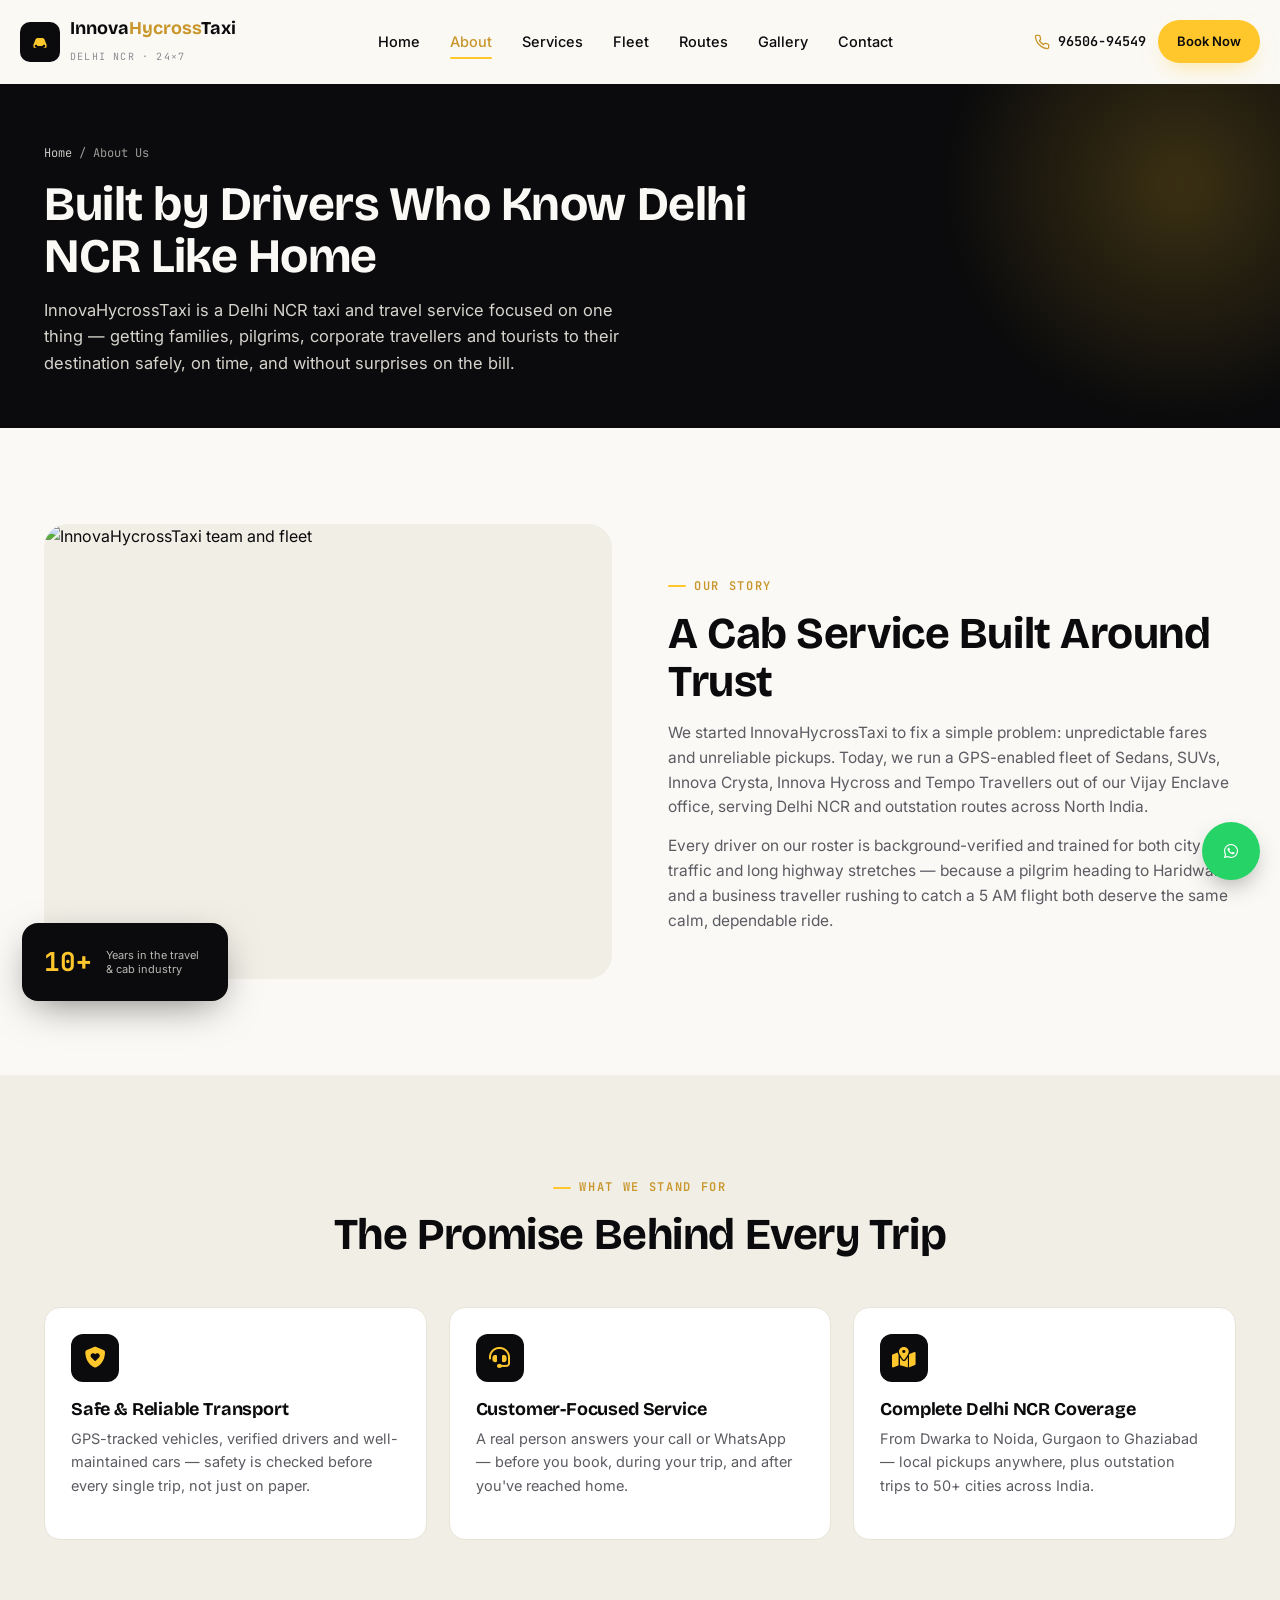
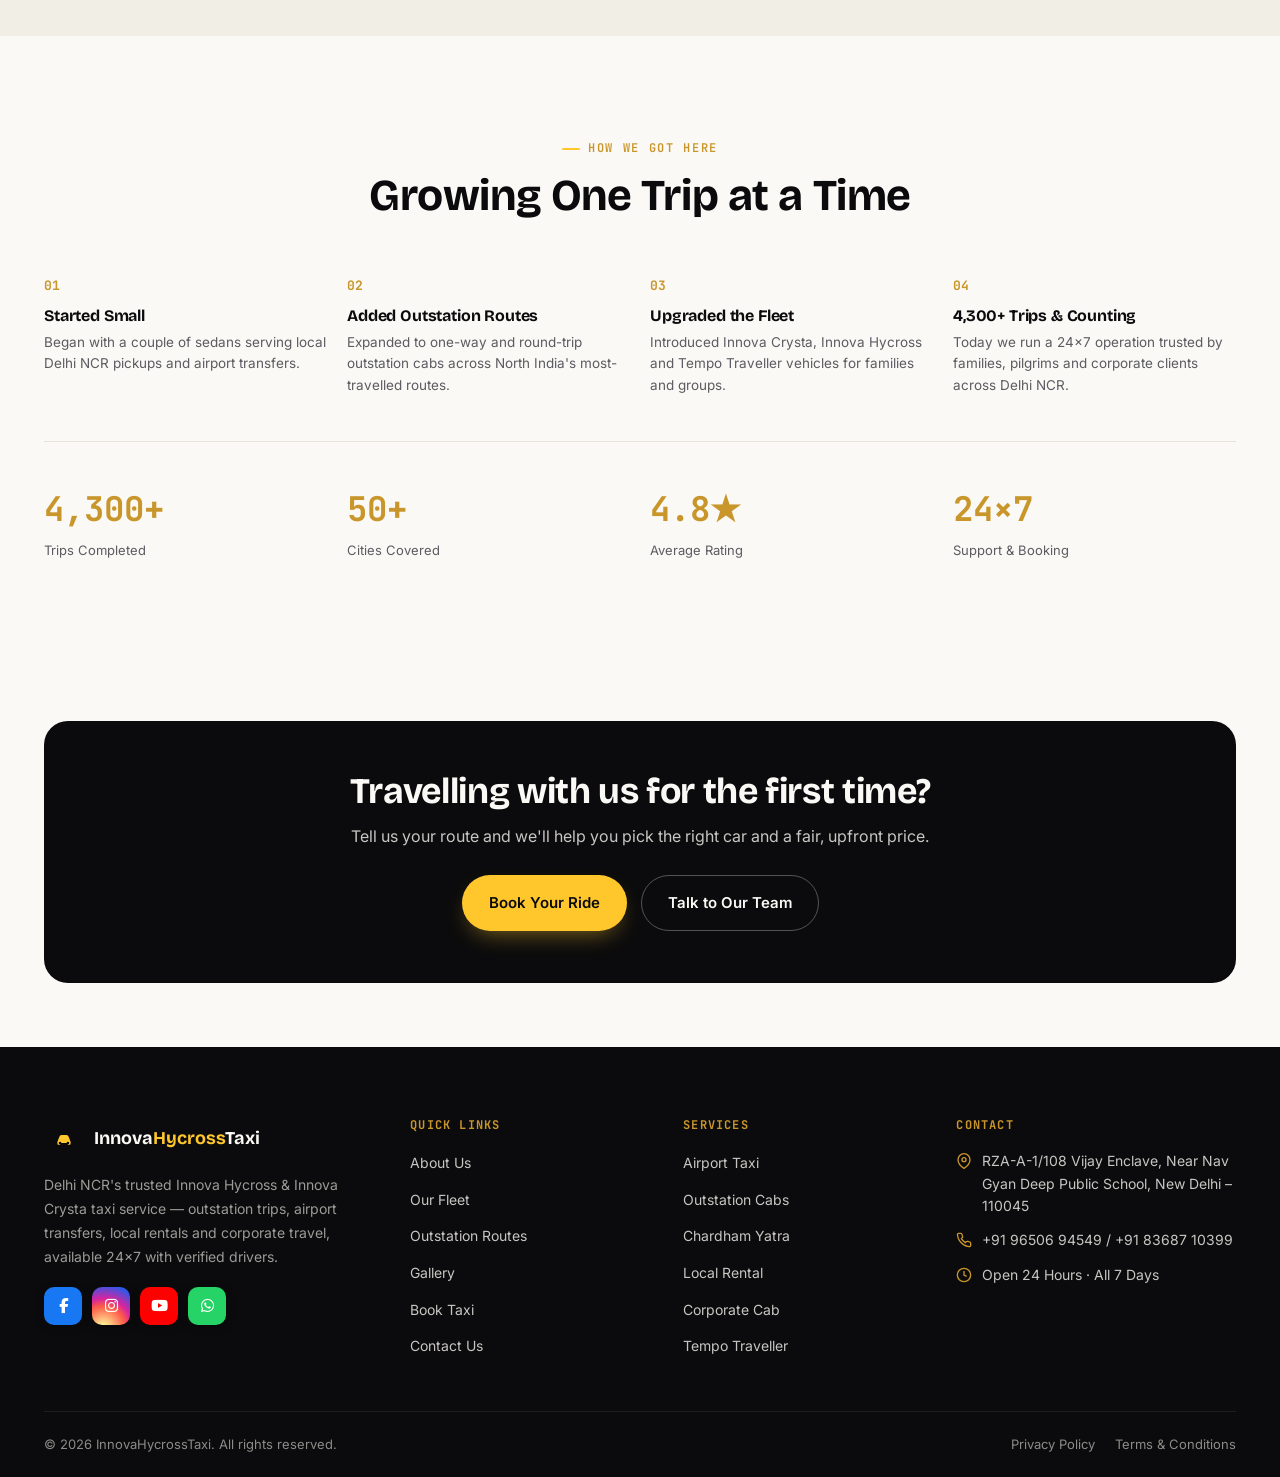
==== about.html @ e2bfa650 "Add files via upload" ====
<!DOCTYPE html>
<html lang="en">
<head>
<meta charset="UTF-8">
<meta name="viewport" content="width=device-width, initial-scale=1.0">
<title>About Us | InnovaHycrossTaxi - Delhi NCR Cab Service</title>
<meta name="description" content="Learn about InnovaHycrossTaxi - a trusted Delhi NCR taxi service with a GPS-enabled fleet, verified drivers and full coverage across Delhi NCR and outstation routes.">
<meta name="keywords" content="innovahycrosstaxi about, delhi ncr taxi service, top rated cab service in delhi">
<link rel="canonical" href="https://InnovaHycrossTaxi.com/about.html">
<meta name="robots" content="index, follow">
<meta name="geo.region" content="IN-DL">
<meta name="geo.placename" content="Delhi">

<!-- Open Graph -->
<meta property="og:type" content="website">
<meta property="og:title" content="About Us | InnovaHycrossTaxi - Delhi NCR Cab Service">
<meta property="og:description" content="Learn about InnovaHycrossTaxi - a trusted Delhi NCR taxi service with a GPS-enabled fleet, verified drivers and full coverage across Delhi NCR and outstation routes.">
<meta property="og:url" content="https://InnovaHycrossTaxi.com/about.html">
<meta property="og:site_name" content="InnovaHycrossTaxi">
<meta property="og:locale" content="en_IN">
<meta name="twitter:card" content="summary_large_image">
<meta name="twitter:title" content="About Us | InnovaHycrossTaxi - Delhi NCR Cab Service">
<meta name="twitter:description" content="Learn about InnovaHycrossTaxi - a trusted Delhi NCR taxi service with a GPS-enabled fleet, verified drivers and full coverage across Delhi NCR and outstation routes.">

<link rel="icon" type="image/svg+xml" href="data:image/svg+xml,<svg xmlns=%22http://www.w3.org/2000/svg%22 viewBox=%220 0 100 100%22><rect width=%22100%22 height=%22100%22 rx=%2222%22 fill=%22%230B0B0D%22/><path d=%22M20 62 L30 38 Q33 32 40 32 L60 32 Q67 32 70 38 L80 62 L80 72 Q80 76 76 76 L70 76 Q66 76 66 72 L66 68 L34 68 L34 72 Q34 76 30 76 L24 76 Q20 76 20 72 Z%22 fill=%22%23FFC72C%22/><circle cx=%2232%22 cy=%2268%22 r=%226%22 fill=%22%230B0B0D%22/><circle cx=%2268%22 cy=%2268%22 r=%226%22 fill=%22%230B0B0D%22/></svg>">

<link rel="preconnect" href="https://fonts.googleapis.com">
<link rel="preconnect" href="https://fonts.gstatic.com" crossorigin>
<link href="https://fonts.googleapis.com/css2?family=Bricolage+Grotesque:opsz,wght@12..96,400..800&family=Inter:wght@400;500;600;700;800&family=JetBrains+Mono:wght@400;500;600;700&display=swap" rel="stylesheet">
<link rel="stylesheet" href="https://cdnjs.cloudflare.com/ajax/libs/font-awesome/6.5.2/css/all.min.css">
<link rel="stylesheet" href="assets/css/style.css">

<!-- LocalBusiness structured data for local SEO. NOTE: latitude/longitude below are
     approximate for the Vijay Enclave / Najafgarh area — replace with the exact
     coordinates from Google Maps for this address before going live. -->
<script type="application/ld+json">
{
  "@context": "https://schema.org",
  "@type": "TaxiService",
  "name": "InnovaHycrossTaxi",
  "image": "https://InnovaHycrossTaxi.com/assets/img/og-cover.jpg",
  "url": "https://InnovaHycrossTaxi.com",
  "telephone": "+91-9650694549",
  "priceRange": "₹₹",
  "address": {
    "@type": "PostalAddress",
    "streetAddress": "RZA-A-1/108 Vijay Enclave, Near Nav Gyan Deep Public School",
    "addressLocality": "Delhi",
    "postalCode": "110045",
    "addressCountry": "IN"
  },
  "geo": {
    "@type": "GeoCoordinates",
    "latitude": 28.6099,
    "longitude": 76.9843
  },
  "openingHoursSpecification": {
    "@type": "OpeningHoursSpecification",
    "dayOfWeek": ["Monday","Tuesday","Wednesday","Thursday","Friday","Saturday","Sunday"],
    "opens": "00:00",
    "closes": "23:59"
  },
  "areaServed": "Delhi NCR",
  "sameAs": [
    "https://www.facebook.com/innovahycrosstaxi",
    "https://www.instagram.com/innovahycrosstaxi",
    "https://www.youtube.com/@innovahycrosstaxi"
  ]
}
</script>
</head>
<body>
<a href="#main" class="visually-hidden-focusable" style="position:absolute;left:-999px;top:0;background:#FFC72C;color:#0B0B0D;padding:10px 16px;z-index:999;border-radius:0 0 8px 0;">Skip to content</a>

<header class="site-header">
  <div class="container nav">
    <a href="index.html" class="brand" aria-label="InnovaHycrossTaxi home">
      <span class="brand-mark">
        <svg viewBox="0 0 100 100" fill="none" xmlns="http://www.w3.org/2000/svg"><path d="M20 62 L30 38 Q33 32 40 32 L60 32 Q67 32 70 38 L80 62 L80 72 Q80 76 76 76 L70 76 Q66 76 66 72 L66 68 L34 68 L34 72 Q34 76 30 76 L24 76 Q20 76 20 72 Z" fill="#FFC72C"/><circle cx="32" cy="68" r="6" fill="#0B0B0D"/><circle cx="68" cy="68" r="6" fill="#0B0B0D"/></svg>
      </span>
      <span>
        <span class="brand-word">Innova<span>Hycross</span>Taxi</span><br>
        <span class="brand-tag">Delhi NCR · 24×7</span>
      </span>
    </a>

    <nav class="nav-links" aria-label="Primary">
      <a href="index.html" class="">Home</a>
      <a href="about.html" class="is-active">About</a>
      <a href="services.html" class="">Services</a>
      <a href="fleet.html" class="">Fleet</a>
      <a href="routes.html" class="">Routes</a>
      <a href="gallery.html" class="">Gallery</a>
      <a href="contact.html" class="">Contact</a>
    </nav>

    <div class="nav-cta">
      <a href="tel:+919650694549" class="nav-call">
        <svg viewBox="0 0 24 24" fill="none" stroke="currentColor" stroke-width="2" stroke-linecap="round" stroke-linejoin="round"><path d="M22 16.92v3a2 2 0 0 1-2.18 2 19.79 19.79 0 0 1-8.63-3.07 19.5 19.5 0 0 1-6-6 19.79 19.79 0 0 1-3.07-8.67A2 2 0 0 1 4.11 2h3a2 2 0 0 1 2 1.72c.127.96.361 1.903.7 2.81a2 2 0 0 1-.45 2.11L8.09 9.91a16 16 0 0 0 6 6l1.27-1.27a2 2 0 0 1 2.11-.45c.907.339 1.85.573 2.81.7A2 2 0 0 1 22 16.92z"/></svg>
        96506-94549
      </a>
      <a href="book.html" class="btn btn-primary btn-sm">Book Now</a>
    </div>

    <button class="nav-toggle" data-nav-open aria-label="Open menu">
      <svg viewBox="0 0 24 24" fill="none" stroke="currentColor" stroke-width="2" stroke-linecap="round"><line x1="4" y1="7" x2="20" y2="7"/><line x1="4" y1="12" x2="20" y2="12"/><line x1="4" y1="17" x2="20" y2="17"/></svg>
    </button>
  </div>
</header>

<div class="mobile-panel">
  <div class="mobile-panel-top">
    <span class="brand-word" style="color:#FAF9F5;">Innova<span style="color:#FFC72C;">Hycross</span>Taxi</span>
    <button class="nav-toggle" data-nav-close aria-label="Close menu">
      <svg viewBox="0 0 24 24" fill="none" stroke="currentColor" stroke-width="2" stroke-linecap="round"><line x1="6" y1="6" x2="18" y2="18"/><line x1="6" y1="18" x2="18" y2="6"/></svg>
    </button>
  </div>
  <nav class="mobile-links" aria-label="Mobile">
    <a href="index.html">Home</a>
    <a href="about.html">About</a>
    <a href="services.html">Services</a>
    <a href="fleet.html">Fleet</a>
    <a href="routes.html">Routes</a>
    <a href="gallery.html">Gallery</a>
    <a href="contact.html">Contact</a>
  </nav>
  <div class="mobile-actions">
    <a href="book.html" class="btn btn-primary btn-block">Book Your Ride</a>
    <a href="tel:+919650694549" class="btn btn-outline btn-block" style="border-color:rgba(255,255,255,.3);color:#FAF9F5;">Call 96506-94549</a>
    <a href="https://wa.me/919650694549" class="btn btn-ghost-wa btn-block" target="_blank" rel="noopener">WhatsApp Us</a>
  </div>
  <div class="mobile-contact">
    RZA-A-1/108 Vijay Enclave, Near Nav Gyan Deep Public School, New Delhi – 110045<br>
    <a href="tel:+919650694549">+91 96506 94549</a> · <a href="tel:+918368710399">+91 83687 10399</a><br>
    Open 24 Hours, All Days
  </div>
</div>

<main id="main">
<section class="page-hero">
  <div class="hero-glow"></div>
  <div class="container">
    <div class="breadcrumb"><a href="index.html">Home</a> / About Us</div>
    <h1>Built by Drivers Who Know Delhi NCR Like Home</h1>
    <p>InnovaHycrossTaxi is a Delhi NCR taxi and travel service focused on one thing — getting families, pilgrims, corporate travellers and tourists to their destination safely, on time, and without surprises on the bill.</p>
  </div>
</section>

<section class="section">
  <div class="container about-grid">
    <div class="about-media reveal">
      <img src="https://placehold.co/720x580/F1EEE6/0B0B0D?text=Our+Story&font=roboto" alt="InnovaHycrossTaxi team and fleet">
      <div class="about-badge">
        <span class="num">10+</span>
        <span class="lbl">Years in the travel &amp; cab industry</span>
      </div>
    </div>
    <div class="reveal reveal-delay-1">
      <span class="eyebrow">Our Story</span>
      <h2 class="section-title" style="margin-bottom:16px;">A Cab Service Built Around Trust</h2>
      <p style="color:var(--slate); font-size:15.5px; margin-bottom:14px;">We started InnovaHycrossTaxi to fix a simple problem: unpredictable fares and unreliable pickups. Today, we run a GPS-enabled fleet of Sedans, SUVs, Innova Crysta, Innova Hycross and Tempo Travellers out of our Vijay Enclave office, serving Delhi NCR and outstation routes across North India.</p>
      <p style="color:var(--slate); font-size:15.5px;">Every driver on our roster is background-verified and trained for both city traffic and long highway stretches — because a pilgrim heading to Haridwar and a business traveller rushing to catch a 5 AM flight both deserve the same calm, dependable ride.</p>
    </div>
  </div>
</section>

<section class="section section--dim">
  <div class="container">
    <div class="section-head center reveal">
      <span class="eyebrow" style="justify-content:center;">What We Stand For</span>
      <h2 class="section-title">The Promise Behind Every Trip</h2>
    </div>
    <div class="grid grid-3">
      <div class="card service-card reveal">
        <div class="icon-box"><i class="fa-solid fa-shield-heart"></i></div>
        <h3>Safe &amp; Reliable Transport</h3>
        <p>GPS-tracked vehicles, verified drivers and well-maintained cars — safety is checked before every single trip, not just on paper.</p>
      </div>
      <div class="card service-card reveal reveal-delay-1">
        <div class="icon-box"><i class="fa-solid fa-headset"></i></div>
        <h3>Customer-Focused Service</h3>
        <p>A real person answers your call or WhatsApp — before you book, during your trip, and after you've reached home.</p>
      </div>
      <div class="card service-card reveal reveal-delay-2">
        <div class="icon-box"><i class="fa-solid fa-map-location-dot"></i></div>
        <h3>Complete Delhi NCR Coverage</h3>
        <p>From Dwarka to Noida, Gurgaon to Ghaziabad — local pickups anywhere, plus outstation trips to 50+ cities across India.</p>
      </div>
    </div>
  </div>
</section>

<section class="section">
  <div class="container">
    <div class="section-head center reveal">
      <span class="eyebrow" style="justify-content:center;">How We Got Here</span>
      <h2 class="section-title">Growing One Trip at a Time</h2>
    </div>
    <div class="step-row reveal">
      <div class="step-card">
        <div class="step-num">01</div>
        <h4>Started Small</h4>
        <p>Began with a couple of sedans serving local Delhi NCR pickups and airport transfers.</p>
      </div>
      <div class="step-card">
        <div class="step-num">02</div>
        <h4>Added Outstation Routes</h4>
        <p>Expanded to one-way and round-trip outstation cabs across North India's most-travelled routes.</p>
      </div>
      <div class="step-card">
        <div class="step-num">03</div>
        <h4>Upgraded the Fleet</h4>
        <p>Introduced Innova Crysta, Innova Hycross and Tempo Traveller vehicles for families and groups.</p>
      </div>
      <div class="step-card">
        <div class="step-num">04</div>
        <h4>4,300+ Trips &amp; Counting</h4>
        <p>Today we run a 24×7 operation trusted by families, pilgrims and corporate clients across Delhi NCR.</p>
      </div>
    </div>

    <div class="stat-row reveal">
      <div class="stat-item"><div class="num"><span>4,300+</span></div><div class="lbl">Trips Completed</div></div>
      <div class="stat-item"><div class="num"><span>50+</span></div><div class="lbl">Cities Covered</div></div>
      <div class="stat-item"><div class="num"><span>4.8★</span></div><div class="lbl">Average Rating</div></div>
      <div class="stat-item"><div class="num"><span>24×7</span></div><div class="lbl">Support &amp; Booking</div></div>
    </div>
  </div>
</section>

<section class="section--tight">
  <div class="container">
    <div class="cta-band reveal">
      <h2>Travelling with us for the first time?</h2>
      <p>Tell us your route and we'll help you pick the right car and a fair, upfront price.</p>
      <div class="hero-ctas">
        <a href="book.html" class="btn btn-primary">Book Your Ride</a>
        <a href="contact.html" class="btn btn-outline">Talk to Our Team</a>
      </div>
    </div>
  </div>
</section>
</main>

<footer class="site-footer">
  <div class="container">
    <div class="footer-grid">
      <div class="footer-brand">
        <a href="index.html" class="brand">
          <span class="brand-mark">
            <svg viewBox="0 0 100 100" fill="none" xmlns="http://www.w3.org/2000/svg"><path d="M20 62 L30 38 Q33 32 40 32 L60 32 Q67 32 70 38 L80 62 L80 72 Q80 76 76 76 L70 76 Q66 76 66 72 L66 68 L34 68 L34 72 Q34 76 30 76 L24 76 Q20 76 20 72 Z" fill="#FFC72C"/><circle cx="32" cy="68" r="6" fill="#0B0B0D"/><circle cx="68" cy="68" r="6" fill="#0B0B0D"/></svg>
          </span>
          <span class="brand-word" style="color:#FAF9F5;">Innova<span style="color:#FFC72C;">Hycross</span>Taxi</span>
        </a>
        <p>Delhi NCR's trusted Innova Hycross &amp; Innova Crysta taxi service — outstation trips, airport transfers, local rentals and corporate travel, available 24×7 with verified drivers.</p>
        <div class="footer-social">
          <a class="social-btn social-fb" href="https://www.facebook.com/innovahycrosstaxi" target="_blank" rel="noopener" aria-label="Facebook"><i class="fa-brands fa-facebook-f"></i></a>
          <a class="social-btn social-ig" href="https://www.instagram.com/innovahycrosstaxi" target="_blank" rel="noopener" aria-label="Instagram"><i class="fa-brands fa-instagram"></i></a>
          <a class="social-btn social-yt" href="https://www.youtube.com/@innovahycrosstaxi" target="_blank" rel="noopener" aria-label="YouTube"><i class="fa-brands fa-youtube"></i></a>
          <a class="social-btn social-wa" href="https://wa.me/919650694549" target="_blank" rel="noopener" aria-label="WhatsApp"><i class="fa-brands fa-whatsapp"></i></a>
        </div>
      </div>

      <div class="footer-col">
        <h4>Quick Links</h4>
        <ul>
          <li><a href="about.html">About Us</a></li>
          <li><a href="fleet.html">Our Fleet</a></li>
          <li><a href="routes.html">Outstation Routes</a></li>
          <li><a href="gallery.html">Gallery</a></li>
          <li><a href="book.html">Book Taxi</a></li>
          <li><a href="contact.html">Contact Us</a></li>
        </ul>
      </div>

      <div class="footer-col">
        <h4>Services</h4>
        <ul>
          <li><a href="services.html#airport">Airport Taxi</a></li>
          <li><a href="services.html#outstation">Outstation Cabs</a></li>
          <li><a href="services.html#chardham">Chardham Yatra</a></li>
          <li><a href="services.html#local">Local Rental</a></li>
          <li><a href="services.html#corporate">Corporate Cab</a></li>
          <li><a href="services.html#tempo">Tempo Traveller</a></li>
        </ul>
      </div>

      <div class="footer-col">
        <h4>Contact</h4>
        <div class="contact-line">
          <svg viewBox="0 0 24 24" fill="none" stroke="currentColor" stroke-width="2"><path d="M21 10c0 7-9 13-9 13s-9-6-9-13a9 9 0 0 1 18 0z"/><circle cx="12" cy="10" r="3"/></svg>
          <span>RZA-A-1/108 Vijay Enclave, Near Nav Gyan Deep Public School, New Delhi – 110045</span>
        </div>
        <div class="contact-line">
          <svg viewBox="0 0 24 24" fill="none" stroke="currentColor" stroke-width="2"><path d="M22 16.92v3a2 2 0 0 1-2.18 2 19.79 19.79 0 0 1-8.63-3.07 19.5 19.5 0 0 1-6-6 19.79 19.79 0 0 1-3.07-8.67A2 2 0 0 1 4.11 2h3a2 2 0 0 1 2 1.72c.127.96.361 1.903.7 2.81a2 2 0 0 1-.45 2.11L8.09 9.91a16 16 0 0 0 6 6l1.27-1.27a2 2 0 0 1 2.11-.45c.907.339 1.85.573 2.81.7A2 2 0 0 1 22 16.92z"/></svg>
          <span><a href="tel:+919650694549">+91 96506 94549</a> / <a href="tel:+918368710399">+91 83687 10399</a></span>
        </div>
        <div class="contact-line">
          <svg viewBox="0 0 24 24" fill="none" stroke="currentColor" stroke-width="2"><circle cx="12" cy="12" r="10"/><polyline points="12 6 12 12 16 14"/></svg>
          <span>Open 24 Hours · All 7 Days</span>
        </div>
      </div>
    </div>

    <div class="footer-bottom">
      <span>© <span data-year>2026</span> InnovaHycrossTaxi. All rights reserved.</span>
      <div class="footer-legal">
        <a href="privacy.html">Privacy Policy</a>
        <a href="terms.html">Terms &amp; Conditions</a>
      </div>
    </div>
  </div>
</footer>

<div class="float-stack">
  <a href="https://wa.me/919650694549?text=Hi%20InnovaHycrossTaxi%2C%20I%27d%20like%20to%20book%20a%20cab." class="float-btn float-wa" target="_blank" rel="noopener" aria-label="Chat on WhatsApp">
    <i class="fa-brands fa-whatsapp"></i>
  </a>
</div>

<div class="sticky-cta-mobile">
  <a href="tel:+919650694549" class="btn btn-outline" style="border-color:rgba(255,255,255,.25);color:#FAF9F5;"><i class="fa-solid fa-phone"></i>&nbsp; Call</a>
  <a href="https://wa.me/919650694549" target="_blank" rel="noopener" class="btn btn-ghost-wa"><i class="fa-brands fa-whatsapp"></i>&nbsp; WhatsApp</a>
  <a href="book.html" class="btn btn-primary">Book Now</a>
</div>

<script src="assets/js/main.js"></script>
</body>
</html>
---- assets/css/style.css ----
/* =========================================================
   InnovaHycrossTaxi — Design System
   Palette: ink/paper + metallic gold + taxi yellow
   Type: Bricolage Grotesque (display) / Inter (body) / JetBrains Mono (meter)
   ========================================================= */

:root{
  /* ---- Color tokens ---- */
  --ink:            #0B0B0D;
  --ink-soft:       #17171B;
  --ink-soft-2:     #1F2024;
  --paper:          #FAF9F5;
  --paper-dim:      #F1EEE6;
  --white:          #FFFFFF;
  --gold:           #C9962B;
  --gold-light:     #E4BE68;
  --yellow:         #FFC72C;
  --yellow-deep:    #F2A900;
  --slate:          #5B5B62;
  --slate-light:    #8B8B92;
  --line:           #E7E3D8;
  --line-dark:      rgba(255,255,255,.12);
  --green-wa:       #25D366;
  --red:            #C1462E;

  /* ---- Type ---- */
  --f-display: 'Bricolage Grotesque', system-ui, sans-serif;
  --f-body:    'Inter', system-ui, sans-serif;
  --f-mono:    'JetBrains Mono', 'Courier New', monospace;

  /* ---- Layout ---- */
  --maxw: 1240px;
  --radius-sm: 10px;
  --radius-md: 16px;
  --radius-lg: 24px;
  --shadow-card: 0 1px 2px rgba(11,11,13,.04), 0 12px 32px -16px rgba(11,11,13,.18);
  --shadow-card-dark: 0 12px 40px -12px rgba(0,0,0,.55);
  --ease: cubic-bezier(.22,.9,.32,1);
}

*, *::before, *::after{ box-sizing: border-box; }
html{ scroll-behavior: smooth; }
@media (prefers-reduced-motion: reduce){
  html{ scroll-behavior: auto; }
  *, *::before, *::after{ animation-duration: .001ms !important; animation-iteration-count: 1 !important; transition-duration: .001ms !important; scroll-behavior: auto !important; }
}

body{
  margin: 0;
  font-family: var(--f-body);
  color: var(--ink);
  background: var(--paper);
  -webkit-font-smoothing: antialiased;
  line-height: 1.6;
}

img{ max-width: 100%; display: block; }
a{ color: inherit; text-decoration: none; }
button{ font-family: inherit; cursor: pointer; }
ul{ margin:0; padding:0; list-style:none; }
h1,h2,h3,h4{ font-family: var(--f-display); margin: 0; line-height: 1.08; letter-spacing: -0.01em; }
p{ margin:0; }

:focus-visible{ outline: 2px solid var(--gold); outline-offset: 3px; }

.container{ max-width: var(--maxw); margin: 0 auto; padding: 0 24px; }
@media (max-width: 640px){ .container{ padding: 0 18px; } }

.section{ padding: 96px 0; }
.section--tight{ padding: 64px 0; }
@media (max-width: 900px){ .section{ padding: 64px 0; } .section--tight{ padding: 44px 0; } }

.section--dark{ background: var(--ink); color: var(--paper); }
.section--dim{ background: var(--paper-dim); }

.eyebrow{
  display:inline-flex; align-items:center; gap:8px;
  font-family: var(--f-mono); font-size: 12px; letter-spacing: .14em; text-transform: uppercase;
  color: var(--gold); font-weight: 600; margin-bottom: 14px;
}
.eyebrow::before{ content:''; width:18px; height:2px; background: var(--yellow); display:inline-block; border-radius: 2px; }

.section-head{ max-width: 640px; margin-bottom: 48px; }
.section-head.center{ margin-left:auto; margin-right:auto; text-align:center; }
.section-title{ font-size: clamp(28px, 3.6vw, 44px); font-weight: 700; }
.section-sub{ margin-top: 14px; color: var(--slate); font-size: 17px; }
.section--dark .section-sub{ color: #C7C6C2; }

/* ---- Buttons ---- */
.btn{
  display:inline-flex; align-items:center; justify-content:center; gap:10px;
  padding: 15px 26px; border-radius: 100px; font-weight: 600; font-size: 15px;
  border: 1px solid transparent; transition: transform .25s var(--ease), box-shadow .25s var(--ease), background .25s var(--ease), color .25s var(--ease), border-color .25s var(--ease);
  white-space: nowrap;
}
.btn:active{ transform: translateY(1px); }
.btn-primary{ background: var(--yellow); color: var(--ink); box-shadow: 0 10px 24px -10px rgba(255,199,44,.55); }
.btn-primary:hover{ background: var(--yellow-deep); box-shadow: 0 14px 28px -10px rgba(255,199,44,.7); transform: translateY(-2px); }
.btn-dark{ background: var(--ink); color: var(--paper); }
.btn-dark:hover{ background: var(--ink-soft-2); transform: translateY(-2px); }
.btn-outline{ background: transparent; border-color: rgba(11,11,13,.18); color: var(--ink); }
.btn-outline:hover{ border-color: var(--ink); transform: translateY(-2px); }
.section--dark .btn-outline, .hero .btn-outline, .page-hero .btn-outline, .cta-band .btn-outline{ border-color: rgba(250,249,245,.3); color: var(--paper); }
.section--dark .btn-outline:hover, .hero .btn-outline:hover, .page-hero .btn-outline:hover, .cta-band .btn-outline:hover{ border-color: var(--paper); }
.btn-ghost-wa{ background: var(--green-wa); color: #fff; }
.btn-ghost-wa:hover{ background: #1fb857; transform: translateY(-2px); }
.btn-sm{ padding: 10px 18px; font-size: 13px; }
.btn-block{ width:100%; }
.btn[disabled]{ opacity:.6; cursor:not-allowed; }

/* ---- Meter chip (signature) ---- */
.meter{
  font-family: var(--f-mono); display:inline-flex; align-items:baseline; gap:6px;
  background: var(--ink); color: var(--yellow); border-radius: 8px;
  padding: 6px 10px; font-weight: 600; font-size: 13px; letter-spacing:.02em;
  border: 1px solid rgba(255,199,44,.25);
}
.meter .meter-unit{ color: #C7C6C2; font-weight: 500; font-size: 11px; }
.meter--ghost{ background: rgba(255,255,255,.06); color: var(--yellow); }
.meter--light{ background: rgba(11,11,13,.06); color: var(--gold); border-color: rgba(201,150,43,.35); }

/* =========================================================
   HEADER / NAV
   ========================================================= */
.site-header{
  position: sticky; top: 0; z-index: 200;
  background: rgba(250,249,245,.82);
  backdrop-filter: blur(10px);
  border-bottom: 1px solid transparent;
  transition: background .3s var(--ease), border-color .3s var(--ease), box-shadow .3s var(--ease);
}
.site-header.is-scrolled{
  background: rgba(250,249,245,.96);
  border-bottom-color: var(--line);
  box-shadow: 0 8px 24px -18px rgba(11,11,13,.3);
}
.nav{ display:flex; align-items:center; justify-content:space-between; padding: 16px 0; gap: 20px; }
.brand{ display:flex; align-items:center; gap:10px; }
.brand-mark{
  width:40px; height:40px; border-radius: 10px; background: var(--ink);
  display:flex; align-items:center; justify-content:center; flex-shrink:0;
}
.brand-mark svg{ width:22px; height:22px; }
.brand-word{ font-family: var(--f-display); font-weight: 700; font-size: 18px; line-height:1.1; }
.brand-word span{ color: var(--gold); }
.brand-tag{ font-family: var(--f-mono); font-size: 10px; letter-spacing:.12em; color: var(--slate-light); text-transform: uppercase; }

.nav-links{ display:flex; align-items:center; gap: 30px; }
.nav-links a{ font-size: 14.5px; font-weight: 500; color: var(--ink); position:relative; padding: 4px 0; }
.nav-links a::after{
  content:''; position:absolute; left:0; right:100%; bottom:-2px; height:2px; background: var(--yellow);
  transition: right .25s var(--ease); border-radius: 2px;
}
.nav-links a:hover::after, .nav-links a.is-active::after{ right:0; }
.nav-links a.is-active{ color: var(--gold); }

.nav-cta{ display:flex; align-items:center; gap:12px; }
.nav-call{ display:flex; align-items:center; gap:8px; font-family: var(--f-mono); font-size: 13.5px; font-weight:600; }
.nav-call svg{ width:16px; height:16px; color: var(--gold); }

.nav-toggle{
  display:none; width:42px; height:42px; border-radius: 10px; border: 1px solid var(--line);
  background: var(--white); align-items:center; justify-content:center; flex-shrink:0;
}
.nav-toggle svg{ width:20px; height:20px; }

.mobile-panel{
  display:none; position: fixed; inset: 0; z-index: 300; background: var(--ink); color: var(--paper);
  padding: 24px; overflow-y:auto;
}
.mobile-panel.is-open{ display:block; }
.mobile-panel-top{ display:flex; justify-content:space-between; align-items:center; margin-bottom: 36px; }
.mobile-panel .nav-toggle{ background: rgba(255,255,255,.08); border-color: rgba(255,255,255,.14); }
.mobile-panel .nav-toggle svg{ color: var(--paper); }
.mobile-links{ display:flex; flex-direction:column; gap: 4px; margin-bottom: 32px; }
.mobile-links a{ font-family: var(--f-display); font-size: 26px; font-weight:600; padding: 14px 0; border-bottom: 1px solid rgba(255,255,255,.08); }
.mobile-actions{ display:flex; flex-direction:column; gap: 12px; }
.mobile-contact{ margin-top: 32px; font-family: var(--f-mono); font-size: 13px; color: #C7C6C2; line-height:2; }
.mobile-contact a{ color: var(--yellow); }

@media (max-width: 980px){
  .nav-links{ display:none; }
  .nav-call{ display:none; }
  .nav-toggle{ display:flex; }
  .nav-cta .btn{ display:none; }
}
@media (max-width: 640px){
  .nav-cta{ display:none; }
}

/* =========================================================
   HERO
   ========================================================= */
.hero{ position: relative; background: var(--ink); color: var(--paper); overflow: hidden; padding: 72px 0 0; }
.hero-noise{
  position:absolute; inset:0; opacity:.5; pointer-events:none;
  background-image: radial-gradient(rgba(255,199,44,.10) 1px, transparent 1px);
  background-size: 22px 22px;
  mask-image: radial-gradient(ellipse 80% 60% at 30% 20%, black, transparent 70%);
}
.hero-glow{ position:absolute; top:-140px; right:-120px; width:520px; height:520px; border-radius:50%;
  background: radial-gradient(circle, rgba(255,199,44,.20), transparent 65%); filter: blur(10px); pointer-events:none; }
.hero-inner{ position:relative; display:grid; grid-template-columns: 1.05fr .95fr; gap: 48px; align-items:center; padding-bottom: 64px; }
.hero-eyebrow{ display:inline-flex; align-items:center; gap:10px; font-family: var(--f-mono); font-size:12px; letter-spacing:.1em; text-transform:uppercase; color:var(--yellow); background: rgba(255,199,44,.1); border:1px solid rgba(255,199,44,.28); padding:7px 14px; border-radius:100px; margin-bottom:22px; }
.hero-eyebrow .dot{ width:7px; height:7px; border-radius:50%; background: var(--yellow); box-shadow: 0 0 0 4px rgba(255,199,44,.2); }
.hero-title{ font-size: clamp(34px, 5vw, 60px); font-weight: 700; letter-spacing: -0.02em; }
.hero-title em{ font-style: normal; color: var(--yellow); }
.hero-sub{ margin-top: 20px; font-size: 18px; color: #D6D4CC; max-width: 520px; }
.hero-ctas{ display:flex; flex-wrap:wrap; gap:14px; margin-top: 34px; }
.hero-trust{ display:flex; flex-wrap:wrap; gap: 22px; margin-top: 40px; }
.hero-trust-item{ display:flex; align-items:center; gap:10px; font-size:13.5px; color:#C7C6C2; }
.hero-trust-item svg{ width:18px; height:18px; color: var(--yellow); flex-shrink:0; }

/* Hero meter panel (signature visual) */
.meter-panel{
  position:relative; background: var(--ink-soft); border: 1px solid rgba(255,255,255,.1);
  border-radius: var(--radius-lg); padding: 26px; box-shadow: var(--shadow-card-dark);
}
.meter-panel-top{ display:flex; justify-content:space-between; align-items:center; margin-bottom: 20px; }
.meter-panel-label{ font-family: var(--f-mono); font-size:11px; letter-spacing:.1em; text-transform:uppercase; color:#8C8B87; }
.meter-panel-live{ display:flex; align-items:center; gap:6px; font-family: var(--f-mono); font-size:11px; color: var(--yellow); }
.meter-panel-live .dot{ width:6px; height:6px; border-radius:50%; background: var(--yellow); animation: pulse 1.6s infinite; }
@keyframes pulse{ 0%,100%{ opacity:1; } 50%{ opacity:.3; } }

.route-line{ position: relative; padding: 10px 0 22px; }
.route-line svg{ width:100%; height: 64px; display:block; }
.route-stop{ display:flex; justify-content:space-between; }
.route-stop-item{ max-width: 46%; }
.route-stop-label{ font-family: var(--f-mono); font-size:10px; letter-spacing:.08em; text-transform:uppercase; color:#8C8B87; margin-bottom:4px; }
.route-stop-value{ font-weight: 600; font-size:14.5px; }

.meter-stats{ display:grid; grid-template-columns: repeat(3,1fr); gap: 10px; margin-top: 20px; }
.meter-stat{ background: rgba(255,255,255,.04); border:1px solid rgba(255,255,255,.08); border-radius: 12px; padding: 14px 10px; text-align:center; }
.meter-stat-num{ font-family: var(--f-mono); font-weight:700; font-size: 19px; color: var(--yellow); }
.meter-stat-label{ font-size: 10.5px; color:#9C9B97; margin-top:4px; letter-spacing:.02em; }

.hero-strip{ position:relative; border-top: 1px solid rgba(255,255,255,.1); }
.hero-strip .container{ display:flex; flex-wrap:wrap; gap: 28px 40px; padding: 22px 24px; justify-content:space-between; }
.hero-strip-item{ display:flex; align-items:center; gap:10px; font-family: var(--f-mono); font-size:12.5px; color:#B9B8B3; }
.hero-strip-item b{ color: var(--paper); font-weight:600; }

@media (max-width: 980px){
  .hero-inner{ grid-template-columns: 1fr; }
}
@media (max-width: 560px){
  .hero-ctas .btn{ width:100%; }
  .hero-ctas{ flex-direction:column; }
  .meter-stats{ grid-template-columns: repeat(3,1fr); }
}

/* Simple page hero (interior pages) */
.page-hero{ background: var(--ink); color: var(--paper); padding: 60px 0 52px; position:relative; overflow:hidden; }
.page-hero .hero-glow{ top:-160px; right:-160px; }
.breadcrumb{ font-family: var(--f-mono); font-size: 12px; color:#9C9B97; margin-bottom:16px; }
.breadcrumb a{ color:#C7C6C2; } .breadcrumb a:hover{ color: var(--yellow); }
.page-hero h1{ font-size: clamp(30px,4.4vw,48px); font-weight:700; max-width: 720px; }
.page-hero p{ margin-top:14px; color:#D6D4CC; font-size:16.5px; max-width:600px; }

/* =========================================================
   QUICK BOOKING FORM (widget)
   ========================================================= */
.booking-widget{
  position: relative; margin-top: -74px; z-index: 20;
}
.booking-card{
  background: var(--white); border-radius: var(--radius-lg); box-shadow: var(--shadow-card);
  padding: 28px; border: 1px solid var(--line);
}
.booking-card-head{ display:flex; align-items:center; justify-content:space-between; margin-bottom:20px; gap:12px; flex-wrap:wrap; }
.booking-card-head h3{ font-size: 20px; }
.tab-row{ display:flex; gap:8px; background: var(--paper-dim); padding:5px; border-radius: 100px; }
.tab-btn{ border:none; background:transparent; padding: 9px 16px; border-radius:100px; font-size:13px; font-weight:600; color:var(--slate); }
.tab-btn.is-active{ background: var(--ink); color: var(--yellow); }

.booking-grid{ display:grid; grid-template-columns: repeat(5, 1fr); gap: 14px; align-items:end; }
.field{ display:flex; flex-direction:column; gap:7px; }
.field label{ font-size: 11.5px; font-weight:600; letter-spacing:.04em; text-transform:uppercase; color: var(--slate); }
.field .input-wrap{ position:relative; }
.field .input-wrap svg{ position:absolute; left:13px; top:50%; transform:translateY(-50%); width:16px; height:16px; color: var(--slate-light); pointer-events:none; }
.field input, .field select{
  width:100%; padding: 13px 14px 13px 38px; border-radius: 10px; border: 1px solid var(--line);
  background: var(--paper); font-family: var(--f-body); font-size: 14px; color: var(--ink);
  transition: border-color .2s, box-shadow .2s;
}
.field input:focus, .field select:focus{ border-color: var(--gold); box-shadow: 0 0 0 3px rgba(201,150,43,.15); outline:none; }
.field select{ appearance:none; background-image: url("data:image/svg+xml;utf8,<svg xmlns='http://www.w3.org/2000/svg' width='14' height='14' fill='none' stroke='%235B5B62' stroke-width='2'><path d='M2 4l5 5 5-5'/></svg>"); background-repeat:no-repeat; background-position: right 14px center; }
.booking-grid .btn{ height: 46px; }
.booking-submit{ grid-column: 1 / -1; }

@media (max-width: 980px){
  .booking-grid{ grid-template-columns: 1fr 1fr; }
  .booking-grid .btn{ grid-column: 1 / -1; }
}
@media (max-width: 560px){
  .booking-grid{ grid-template-columns: 1fr; }
  .booking-card{ padding:20px; }
}

/* =========================================================
   SERVICE / FLEET / ROUTE / VALUE CARDS
   ========================================================= */
.grid{ display:grid; gap: 22px; }
.grid-3{ grid-template-columns: repeat(3, 1fr); }
.grid-4{ grid-template-columns: repeat(4, 1fr); }
.grid-2{ grid-template-columns: repeat(2, 1fr); }
@media (max-width: 980px){ .grid-3, .grid-4{ grid-template-columns: repeat(2,1fr); } }
@media (max-width: 640px){ .grid-3, .grid-4, .grid-2{ grid-template-columns: 1fr; } }

.card{
  background: var(--white); border: 1px solid var(--line); border-radius: var(--radius-md);
  padding: 26px; transition: transform .3s var(--ease), box-shadow .3s var(--ease), border-color .3s var(--ease);
}
.card:hover{ transform: translateY(-5px); box-shadow: var(--shadow-card); border-color: rgba(201,150,43,.35); }

.icon-box i{ font-size: 20px; }
.service-card .icon-box{
  width:48px; height:48px; border-radius:12px; background: var(--ink); display:flex; align-items:center; justify-content:center; margin-bottom:18px;
}
.service-card .icon-box svg{ width:24px; height:24px; color: var(--yellow); }
.service-card .icon-box i{ color: var(--yellow); font-size: 21px; }
.service-card h3{ font-size: 18px; margin-bottom:8px; }
.service-card p{ color: var(--slate); font-size: 14.5px; margin-bottom: 16px; }
.card-link{ font-family: var(--f-mono); font-size:12.5px; font-weight:600; color: var(--gold); display:inline-flex; align-items:center; gap:6px; }
.card-link svg{ width:14px; height:14px; flex-shrink:0; transition: transform .2s; }
.card:hover .card-link svg, .service-card:hover .card-link svg{ transform: translateX(3px); }

.value-card{ text-align:left; }
.value-card .icon-box{ background: rgba(255,199,44,.12); }
.section--dark .value-card{ background: var(--ink-soft); border-color: rgba(255,255,255,.08); }
.section--dark .value-card p{ color:#B9B8B3; }
.value-card .icon-box svg{ color: var(--gold); }
.value-card .icon-box i{ color: var(--gold); }
.city-chip i{ color: var(--gold); font-size:13px; }

.fleet-card{ overflow:hidden; padding:0; display:flex; flex-direction:column; }
.fleet-card-img{ position:relative; aspect-ratio: 4/3; overflow:hidden; background: var(--paper-dim); }
.fleet-card-img img{ width:100%; height:100%; object-fit:cover; transition: transform .5s var(--ease); }
.fleet-card:hover .fleet-card-img img{ transform: scale(1.06); }
.fleet-card-tag{ position:absolute; top:12px; left:12px; }
.fleet-card-body{ padding: 20px 22px 24px; display:flex; flex-direction:column; gap:12px; flex:1; }
.fleet-card-body h3{ font-size:19px; }
.fleet-specs{ display:flex; flex-wrap:wrap; gap:8px; }
.spec-pill{ font-size:11.5px; font-weight:600; color: var(--slate); background: var(--paper-dim); border-radius:100px; padding:5px 10px; display:flex; align-items:center; gap:5px; }
.spec-pill svg{ width:12px; height:12px; color: var(--gold); }
.spec-pill i{ color: var(--gold); font-size:11px; }
.fleet-price-row{ display:flex; align-items:center; justify-content:space-between; margin-top:auto; padding-top:14px; border-top:1px dashed var(--line); }
.fleet-price-note{ font-size:11px; color: var(--slate-light); }

.route-card{ display:flex; align-items:center; justify-content:space-between; gap:14px; padding: 18px 20px; }
.route-card-path{ display:flex; align-items:center; gap:10px; font-weight:600; font-size:14.5px; }
.route-card-path svg{ width:14px; height:14px; color: var(--gold); flex-shrink:0; }
.route-card-path i{ color: var(--gold); font-size:13px; }
.route-card-meta{ display:flex; gap:8px; flex-wrap:wrap; margin-top:8px; }

.city-chip-grid{ display:grid; grid-template-columns: repeat(4, 1fr); gap:12px; }
@media (max-width: 900px){ .city-chip-grid{ grid-template-columns: repeat(3,1fr); } }
@media (max-width: 640px){ .city-chip-grid{ grid-template-columns: repeat(2,1fr); } }
.city-chip{
  border:1px solid var(--line); border-radius: 12px; padding: 14px 16px; background: var(--white);
  display:flex; align-items:center; justify-content:space-between; transition: border-color .2s, transform .2s;
}
.city-chip:hover{ border-color: var(--gold); transform: translateY(-2px); }
.city-chip span{ font-weight:600; font-size:13.5px; }
.city-chip svg{ width:14px; height:14px; color: var(--gold); }

/* ---- Why choose us number rows ---- */
.reasons{ display:grid; grid-template-columns: repeat(2,1fr); gap: 20px 32px; }
@media (max-width:700px){ .reasons{ grid-template-columns: 1fr; } }
.reason{ display:flex; gap:16px; }
.reason .icon-box{ width:46px; height:46px; border-radius:12px; background: rgba(255,199,44,.12); display:flex; align-items:center; justify-content:center; flex-shrink:0; }
.reason .icon-box svg{ width:22px; height:22px; color: var(--gold); }
.reason .icon-box i{ color: var(--gold); font-size:19px; }
.reason h4{ font-size:16px; margin-bottom:6px; }
.reason p{ color: var(--slate); font-size:14px; }

/* =========================================================
   TESTIMONIALS
   ========================================================= */
.tsl{ position:relative; max-width: 760px; margin: 0 auto; }
.tsl-track{ overflow:hidden; }
.tsl-slides{ display:flex; transition: transform .5s var(--ease); }
.tsl-slide{ min-width:100%; padding: 6px; }
.tsl-card{ background: var(--ink-soft); border:1px solid rgba(255,255,255,.08); border-radius: var(--radius-lg); padding: 34px; text-align:center; }
.tsl-stars{ display:flex; justify-content:center; gap:4px; margin-bottom:18px; }
.tsl-stars svg{ width:16px; height:16px; color: var(--yellow); }
.tsl-quote{ font-size: 17px; line-height:1.7; color: var(--paper); }
.tsl-person{ margin-top:22px; display:flex; align-items:center; justify-content:center; gap:12px; }
.tsl-avatar{ width:42px; height:42px; border-radius:50%; background: var(--gold); color:var(--ink); display:flex; align-items:center; justify-content:center; font-family: var(--f-display); font-weight:700; font-size:15px; }
.tsl-person-name{ font-weight:600; font-size:14px; }
.tsl-person-role{ font-size:12px; color:#9C9B97; font-family: var(--f-mono); }
.tsl-dots{ display:flex; justify-content:center; gap:8px; margin-top:24px; }
.tsl-dot{ width:8px; height:8px; border-radius:50%; background: rgba(255,255,255,.2); border:none; padding:0; transition: background .2s, transform .2s; }
.tsl-dot.is-active{ background: var(--yellow); transform: scale(1.2); }
.tsl-arrow{
  position:absolute; top:50%; translate: 0 -50%; width:44px; height:44px; border-radius:50%;
  background: var(--ink-soft); border:1px solid rgba(255,255,255,.1); display:flex; align-items:center; justify-content:center;
}
.tsl-arrow svg{ width:18px; height:18px; color: var(--paper); }
.tsl-prev{ left:-56px; } .tsl-next{ right:-56px; }
@media (max-width: 900px){ .tsl-arrow{ display:none; } }

/* =========================================================
   ABOUT
   ========================================================= */
.about-grid{ display:grid; grid-template-columns: 1fr 1fr; gap: 56px; align-items:center; }
@media (max-width: 900px){ .about-grid{ grid-template-columns: 1fr; gap:36px; } }
.about-media{ position:relative; }
.about-media img{ border-radius: var(--radius-lg); width:100%; aspect-ratio: 4/3.2; object-fit:cover; background: var(--paper-dim); }
.about-badge{
  position:absolute; bottom:-22px; left:-22px; background: var(--ink); color:var(--paper); border-radius: var(--radius-md);
  padding: 18px 22px; box-shadow: var(--shadow-card-dark); display:flex; align-items:center; gap:14px;
}
.about-badge .num{ font-family: var(--f-mono); font-size:26px; font-weight:700; color: var(--yellow); }
.about-badge .lbl{ font-size:11px; color:#B9B8B3; max-width:100px; line-height:1.3; }
@media (max-width: 560px){ .about-badge{ left:12px; bottom:-18px; padding:14px 16px; } }

.stat-row{ display:grid; grid-template-columns: repeat(4,1fr); gap:20px; margin-top: 44px; padding-top: 40px; border-top:1px solid var(--line); }
@media (max-width: 700px){ .stat-row{ grid-template-columns: repeat(2,1fr); } }
.stat-item .num{ font-family: var(--f-mono); font-size: clamp(24px,3vw,34px); font-weight:700; color: var(--ink); }
.stat-item .num span{ color: var(--gold); }
.stat-item .lbl{ font-size:13px; color: var(--slate); margin-top:4px; }

/* =========================================================
   GALLERY
   ========================================================= */
.gallery-grid{ columns: 4 220px; column-gap: 14px; }
.gallery-grid img{ width:100%; border-radius: 14px; margin-bottom:14px; break-inside: avoid; transition: transform .4s var(--ease), filter .4s; }
.gallery-grid a{ display:block; overflow:hidden; border-radius:14px; }
.gallery-grid a:hover img{ transform: scale(1.04); }
.gallery-filters{ display:flex; flex-wrap:wrap; gap:10px; margin-bottom: 30px; }
.gfilter{ padding:9px 18px; border-radius:100px; border:1px solid var(--line); background: var(--white); font-size:13px; font-weight:600; color:var(--slate); }
.gfilter.is-active{ background: var(--ink); color: var(--yellow); border-color: var(--ink); }

/* =========================================================
   FAQ
   ========================================================= */
.faq-list{ max-width: 780px; margin: 0 auto; display:flex; flex-direction:column; gap:12px; }
.faq-item{ border:1px solid var(--line); border-radius: 14px; background: var(--white); overflow:hidden; }
.faq-q{
  width:100%; display:flex; align-items:center; justify-content:space-between; gap:16px;
  padding: 19px 22px; background:none; border:none; text-align:left; font-family: var(--f-body); font-weight:600; font-size:15.5px; color: var(--ink);
}
.faq-q .plus{ width:24px; height:24px; border-radius:50%; background: var(--paper-dim); flex-shrink:0; display:flex; align-items:center; justify-content:center; position:relative; }
.faq-q .plus::before, .faq-q .plus::after{ content:''; position:absolute; background: var(--ink); border-radius:2px; transition: transform .25s var(--ease), opacity .25s; }
.faq-q .plus::before{ width:10px; height:2px; }
.faq-q .plus::after{ width:2px; height:10px; }
.faq-item.is-open .plus::after{ transform: rotate(90deg); opacity:0; }
.faq-a{ max-height:0; overflow:hidden; transition: max-height .35s var(--ease); }
.faq-a-inner{ padding: 0 22px 20px; color: var(--slate); font-size:14.5px; line-height:1.7; }

/* =========================================================
   CONTACT
   ========================================================= */
.contact-grid{ display:grid; grid-template-columns: .85fr 1.15fr; gap: 40px; }
@media (max-width: 900px){ .contact-grid{ grid-template-columns: 1fr; } }
.contact-info-card{ background: var(--ink); color: var(--paper); border-radius: var(--radius-lg); padding: 32px; }
.contact-info-row{ display:flex; gap:14px; padding: 16px 0; border-bottom:1px solid rgba(255,255,255,.09); }
.contact-info-row:last-of-type{ border-bottom:none; }
.contact-info-row .icon-box{ width:40px; height:40px; border-radius:10px; background: rgba(255,199,44,.12); display:flex; align-items:center; justify-content:center; flex-shrink:0; }
.contact-info-row .icon-box svg{ width:19px; height:19px; color: var(--yellow); }
.contact-info-row .icon-box i{ color: var(--yellow); font-size:17px; }
.contact-info-row h4{ font-size:13px; text-transform:uppercase; letter-spacing:.06em; color:#9C9B97; margin-bottom:4px; font-family: var(--f-mono); font-weight:600; }
.contact-info-row p, .contact-info-row a{ font-size:14.5px; }
.contact-social{ display:flex; gap:10px; margin-top: 24px; }
.social-btn{ width:38px; height:38px; border-radius:10px; display:flex; align-items:center; justify-content:center; color:#fff; transition: transform .2s, filter .2s, box-shadow .2s; box-shadow: 0 2px 8px rgba(0,0,0,.25); }
.social-btn:hover{ transform: translateY(-2px); filter: brightness(1.1); }
.social-btn i{ font-size: 15px; }
.social-fb{ background: #1877F2; }
.social-ig{ background: radial-gradient(circle at 30% 107%, #fdf497 0%, #fdf497 5%, #fd5949 45%, #d6249f 60%, #285aeb 90%); }
.social-yt{ background: #FF0000; }
.social-wa{ background: #25D366; }

.map-frame{ border-radius: var(--radius-lg); overflow:hidden; border:1px solid var(--line); }
.map-frame iframe{ width:100%; height:280px; border:0; display:block; }

.form-card{ background: var(--white); border:1px solid var(--line); border-radius: var(--radius-lg); padding: 32px; box-shadow: var(--shadow-card); }
.form-grid{ display:grid; grid-template-columns: 1fr 1fr; gap: 16px; }
@media (max-width:560px){ .form-grid{ grid-template-columns: 1fr; } }
.form-grid .field.full{ grid-column: 1 / -1; }
textarea{
  width:100%; padding: 13px 14px; border-radius: 10px; border:1px solid var(--line); background: var(--paper);
  font-family: var(--f-body); font-size:14px; resize: vertical; min-height:100px;
}
textarea:focus{ border-color: var(--gold); box-shadow: 0 0 0 3px rgba(201,150,43,.15); outline:none; }
.form-note{ font-size:12.5px; color: var(--slate-light); margin-top:14px; }
.form-success{ display:none; align-items:center; gap:10px; background: rgba(37,211,102,.1); border:1px solid rgba(37,211,102,.35); color:#1a8a49; padding:14px 16px; border-radius:12px; font-size:14px; font-weight:600; margin-bottom:16px; }
.form-success.is-shown{ display:flex; }
.form-success svg{ width:18px; height:18px; flex-shrink:0; }

/* =========================================================
   FOOTER
   ========================================================= */
.site-footer{ background: var(--ink); color: #C7C6C2; padding: 72px 0 0; }
.footer-grid{ display:grid; grid-template-columns: 1.4fr 1fr 1fr 1.2fr; gap: 40px; padding-bottom: 52px; border-bottom: 1px solid rgba(255,255,255,.08); }
@media (max-width: 900px){ .footer-grid{ grid-template-columns: 1fr 1fr; row-gap:36px; } }
@media (max-width: 560px){ .footer-grid{ grid-template-columns: 1fr; } }
.footer-brand p{ margin-top:14px; font-size:14px; line-height:1.7; max-width:300px; color:#9C9B97; }
.footer-col h4{ font-family: var(--f-mono); font-size:12px; letter-spacing:.1em; text-transform:uppercase; color: var(--gold); margin-bottom:18px; }
.footer-col ul{ display:flex; flex-direction:column; gap:11px; }
.footer-col a{ font-size:14px; color:#C7C6C2; transition: color .2s; }
.footer-col a:hover{ color: var(--yellow); }
.footer-col .contact-line{ display:flex; gap:10px; font-size:14px; margin-bottom:12px; }
.footer-col .contact-line svg{ width:16px; height:16px; color: var(--gold); flex-shrink:0; margin-top:3px; }
.footer-social{ display:flex; gap:10px; margin-top:18px; }
.footer-bottom{ display:flex; justify-content:space-between; align-items:center; padding: 22px 0; flex-wrap:wrap; gap:10px; font-size:13px; color:#8C8B87; }
.footer-bottom a{ color:#8C8B87; } .footer-bottom a:hover{ color: var(--yellow); }
.footer-legal{ display:flex; gap:20px; }

/* =========================================================
   FLOATING BUTTONS
   ========================================================= */
.float-stack{ position:fixed; right:20px; bottom:20px; z-index:250; display:flex; flex-direction:column; gap:12px; align-items:flex-end; }
.float-btn{
  width:58px; height:58px; border-radius:50%; display:flex; align-items:center; justify-content:center;
  box-shadow: 0 10px 26px -8px rgba(0,0,0,.4); transition: transform .25s var(--ease);
}
.float-btn:hover{ transform: scale(1.08); }
.float-wa{ background: var(--green-wa); color:#fff; }
.float-wa svg{ width:28px; height:28px; }
.float-call{ display:none; }

.sticky-cta-mobile{ display:none; }
@media (max-width: 720px){
  .sticky-cta-mobile{
    display:flex; position:fixed; left:0; right:0; bottom:0; z-index:240; background: var(--ink);
    padding: 10px 14px; gap:10px; box-shadow: 0 -8px 24px -12px rgba(0,0,0,.4);
  }
  .sticky-cta-mobile .btn{ flex:1; padding:13px 10px; font-size:13.5px; }
  body{ padding-bottom: 68px; }
  .float-stack{ bottom: 84px; }
}

/* =========================================================
   REVEAL ANIMATION
   ========================================================= */
.reveal{ opacity:0; transform: translateY(24px); transition: opacity .7s var(--ease), transform .7s var(--ease); }
.reveal.is-visible{ opacity:1; transform:none; }
.reveal-delay-1{ transition-delay: .08s; }
.reveal-delay-2{ transition-delay: .16s; }
.reveal-delay-3{ transition-delay: .24s; }

/* =========================================================
   MISC
   ========================================================= */
.badge-strip{ display:flex; flex-wrap:wrap; gap: 14px 28px; align-items:center; justify-content:center; }
.badge-strip-item{ display:flex; align-items:center; gap:8px; font-size:12.5px; font-weight:600; color: var(--slate); }
.badge-strip-item svg{ width:16px; height:16px; color: var(--gold); }

.cta-band{ background: var(--ink); border-radius: var(--radius-lg); padding: 52px 40px; text-align:center; position:relative; overflow:hidden; }
.cta-band h2{ color: var(--paper); font-size: clamp(24px,3vw,36px); }
.cta-band p{ color:#C7C6C2; margin-top:12px; font-size:16px; }
.cta-band .hero-ctas{ justify-content:center; margin-top:26px; }

.divider-dash{ border:none; border-top: 1px dashed var(--line); margin: 0; }

.table-wrap{ overflow-x:auto; border-radius: var(--radius-md); border:1px solid var(--line); }
table.pricing{ width:100%; border-collapse: collapse; font-size:14px; min-width:640px; }
table.pricing th{ background: var(--ink); color: var(--yellow); font-family: var(--f-mono); font-size:11.5px; text-transform:uppercase; letter-spacing:.05em; padding:14px 16px; text-align:left; }
table.pricing td{ padding: 14px 16px; border-bottom:1px solid var(--line); }
table.pricing tr:last-child td{ border-bottom:none; }
table.pricing tr:hover td{ background: var(--paper-dim); }

.step-row{ display:grid; grid-template-columns: repeat(4,1fr); gap:20px; }
@media (max-width:900px){ .step-row{ grid-template-columns: repeat(2,1fr); } }
@media (max-width:560px){ .step-row{ grid-template-columns: 1fr; } }
.step-card{ position:relative; padding-top: 8px; }
.step-num{ font-family: var(--f-mono); font-size:13px; color: var(--gold); font-weight:700; margin-bottom:10px; }
.step-card h4{ font-size:16px; margin-bottom:8px; }
.step-card p{ font-size:13.5px; color: var(--slate); }

.legal-content h2{ font-size:22px; margin-top:36px; margin-bottom:12px; }
.legal-content h2:first-child{ margin-top:0; }
.legal-content p, .legal-content li{ color: var(--slate); font-size:15px; line-height:1.8; margin-bottom:12px; }
.legal-content ul{ padding-left:20px; list-style:disc; }
.legal-content li{ margin-bottom:8px; }
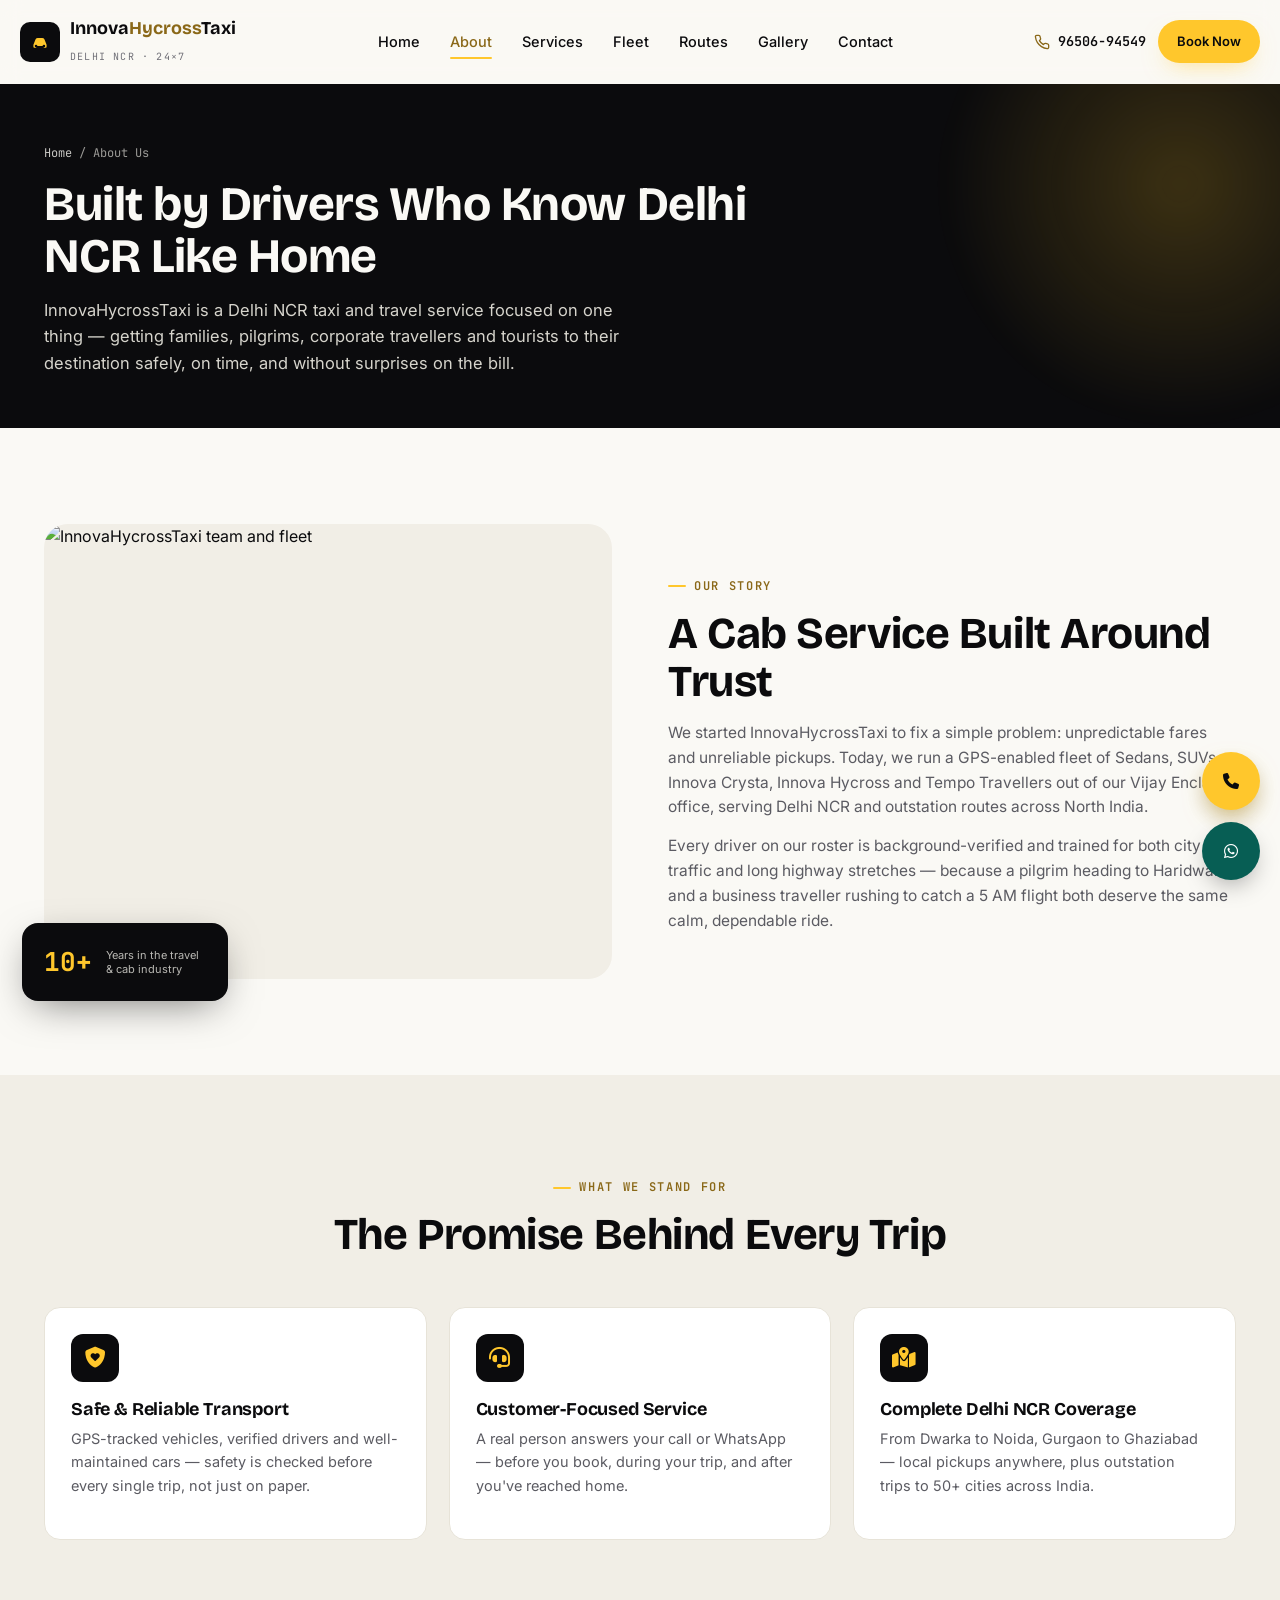
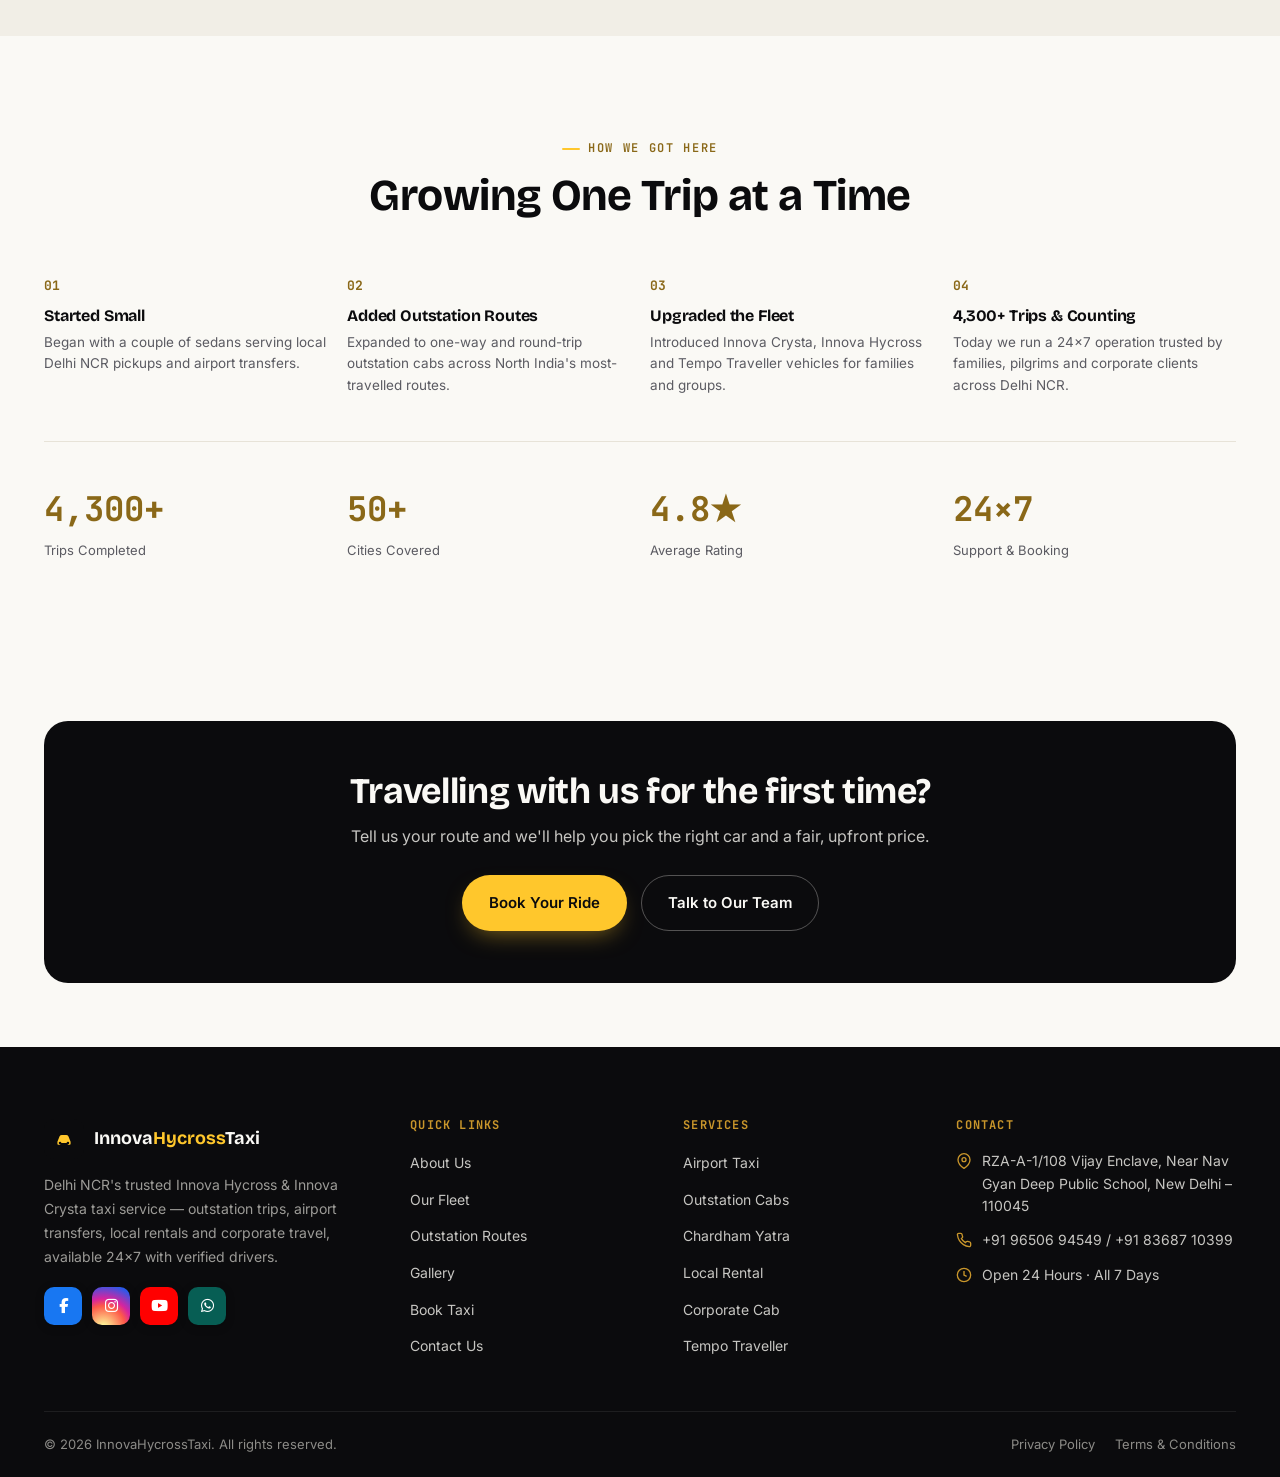
==== commit b47736fc: "Add files via upload" ====
--- a/about.html
+++ b/about.html
@@ -4,7 +4,7 @@
 <meta charset="UTF-8">
 <meta name="viewport" content="width=device-width, initial-scale=1.0">
 <title>About Us | InnovaHycrossTaxi - Delhi NCR Cab Service</title>
-<meta name="description" content="Learn about InnovaHycrossTaxi - a trusted Delhi NCR taxi service with a GPS-enabled fleet, verified drivers and full coverage across Delhi NCR and outstation routes.">
+<meta name="description" content="Learn about InnovaHycrossTaxi - a trusted Delhi NCR taxi service with a GPS-enabled fleet, verified drivers and full outstation coverage.">
 <meta name="keywords" content="innovahycrosstaxi about, delhi ncr taxi service, top rated cab service in delhi">
 <link rel="canonical" href="https://InnovaHycrossTaxi.com/about.html">
 <meta name="robots" content="index, follow">
@@ -14,18 +14,19 @@
 <!-- Open Graph -->
 <meta property="og:type" content="website">
 <meta property="og:title" content="About Us | InnovaHycrossTaxi - Delhi NCR Cab Service">
-<meta property="og:description" content="Learn about InnovaHycrossTaxi - a trusted Delhi NCR taxi service with a GPS-enabled fleet, verified drivers and full coverage across Delhi NCR and outstation routes.">
+<meta property="og:description" content="Learn about InnovaHycrossTaxi - a trusted Delhi NCR taxi service with a GPS-enabled fleet, verified drivers and full outstation coverage.">
 <meta property="og:url" content="https://InnovaHycrossTaxi.com/about.html">
 <meta property="og:site_name" content="InnovaHycrossTaxi">
 <meta property="og:locale" content="en_IN">
 <meta name="twitter:card" content="summary_large_image">
 <meta name="twitter:title" content="About Us | InnovaHycrossTaxi - Delhi NCR Cab Service">
-<meta name="twitter:description" content="Learn about InnovaHycrossTaxi - a trusted Delhi NCR taxi service with a GPS-enabled fleet, verified drivers and full coverage across Delhi NCR and outstation routes.">
+<meta name="twitter:description" content="Learn about InnovaHycrossTaxi - a trusted Delhi NCR taxi service with a GPS-enabled fleet, verified drivers and full outstation coverage.">
 
 <link rel="icon" type="image/svg+xml" href="data:image/svg+xml,<svg xmlns=%22http://www.w3.org/2000/svg%22 viewBox=%220 0 100 100%22><rect width=%22100%22 height=%22100%22 rx=%2222%22 fill=%22%230B0B0D%22/><path d=%22M20 62 L30 38 Q33 32 40 32 L60 32 Q67 32 70 38 L80 62 L80 72 Q80 76 76 76 L70 76 Q66 76 66 72 L66 68 L34 68 L34 72 Q34 76 30 76 L24 76 Q20 76 20 72 Z%22 fill=%22%23FFC72C%22/><circle cx=%2232%22 cy=%2268%22 r=%226%22 fill=%22%230B0B0D%22/><circle cx=%2268%22 cy=%2268%22 r=%226%22 fill=%22%230B0B0D%22/></svg>">
 
 <link rel="preconnect" href="https://fonts.googleapis.com">
 <link rel="preconnect" href="https://fonts.gstatic.com" crossorigin>
+<link rel="preconnect" href="https://cdnjs.cloudflare.com" crossorigin>
 <link href="https://fonts.googleapis.com/css2?family=Bricolage+Grotesque:opsz,wght@12..96,400..800&family=Inter:wght@400;500;600;700;800&family=JetBrains+Mono:wght@400;500;600;700&display=swap" rel="stylesheet">
 <link rel="stylesheet" href="https://cdnjs.cloudflare.com/ajax/libs/font-awesome/6.5.2/css/all.min.css">
 <link rel="stylesheet" href="assets/css/style.css">
@@ -62,9 +63,9 @@
   },
   "areaServed": "Delhi NCR",
   "sameAs": [
-    "https://www.facebook.com/innovahycrosstaxi",
-    "https://www.instagram.com/innovahycrosstaxi",
-    "https://www.youtube.com/@innovahycrosstaxi"
+    "https://www.facebook.com/share/1CkwwrY1pN/",
+    "https://www.instagram.com/innovahycrosstaxicom",
+    "https://www.youtube.com/@INNONAHYCROSSTAXISERVICETAXISE"
   ]
 }
 </script>
@@ -149,7 +150,7 @@
 <section class="section">
   <div class="container about-grid">
     <div class="about-media reveal">
-      <img src="https://placehold.co/720x580/F1EEE6/0B0B0D?text=Our+Story&font=roboto" alt="InnovaHycrossTaxi team and fleet">
+      <img src="https://placehold.co/720x580/F1EEE6/0B0B0D?text=Our+Story&font=roboto" alt="InnovaHycrossTaxi team and fleet" loading="lazy">
       <div class="about-badge">
         <span class="num">10+</span>
         <span class="lbl">Years in the travel &amp; cab industry</span>
@@ -199,22 +200,22 @@
     <div class="step-row reveal">
       <div class="step-card">
         <div class="step-num">01</div>
-        <h4>Started Small</h4>
+        <h3>Started Small</h3>
         <p>Began with a couple of sedans serving local Delhi NCR pickups and airport transfers.</p>
       </div>
       <div class="step-card">
         <div class="step-num">02</div>
-        <h4>Added Outstation Routes</h4>
+        <h3>Added Outstation Routes</h3>
         <p>Expanded to one-way and round-trip outstation cabs across North India's most-travelled routes.</p>
       </div>
       <div class="step-card">
         <div class="step-num">03</div>
-        <h4>Upgraded the Fleet</h4>
+        <h3>Upgraded the Fleet</h3>
         <p>Introduced Innova Crysta, Innova Hycross and Tempo Traveller vehicles for families and groups.</p>
       </div>
       <div class="step-card">
         <div class="step-num">04</div>
-        <h4>4,300+ Trips &amp; Counting</h4>
+        <h3>4,300+ Trips &amp; Counting</h3>
         <p>Today we run a 24×7 operation trusted by families, pilgrims and corporate clients across Delhi NCR.</p>
       </div>
     </div>
@@ -254,15 +255,15 @@
         </a>
         <p>Delhi NCR's trusted Innova Hycross &amp; Innova Crysta taxi service — outstation trips, airport transfers, local rentals and corporate travel, available 24×7 with verified drivers.</p>
         <div class="footer-social">
-          <a class="social-btn social-fb" href="https://www.facebook.com/innovahycrosstaxi" target="_blank" rel="noopener" aria-label="Facebook"><i class="fa-brands fa-facebook-f"></i></a>
-          <a class="social-btn social-ig" href="https://www.instagram.com/innovahycrosstaxi" target="_blank" rel="noopener" aria-label="Instagram"><i class="fa-brands fa-instagram"></i></a>
-          <a class="social-btn social-yt" href="https://www.youtube.com/@innovahycrosstaxi" target="_blank" rel="noopener" aria-label="YouTube"><i class="fa-brands fa-youtube"></i></a>
+          <a class="social-btn social-fb" href="https://www.facebook.com/share/1CkwwrY1pN/" target="_blank" rel="noopener" aria-label="Facebook"><i class="fa-brands fa-facebook-f"></i></a>
+          <a class="social-btn social-ig" href="https://www.instagram.com/innovahycrosstaxicom" target="_blank" rel="noopener" aria-label="Instagram"><i class="fa-brands fa-instagram"></i></a>
+          <a class="social-btn social-yt" href="https://www.youtube.com/@INNONAHYCROSSTAXISERVICETAXISE" target="_blank" rel="noopener" aria-label="YouTube"><i class="fa-brands fa-youtube"></i></a>
           <a class="social-btn social-wa" href="https://wa.me/919650694549" target="_blank" rel="noopener" aria-label="WhatsApp"><i class="fa-brands fa-whatsapp"></i></a>
         </div>
       </div>
 
       <div class="footer-col">
-        <h4>Quick Links</h4>
+        <h3>Quick Links</h3>
         <ul>
           <li><a href="about.html">About Us</a></li>
           <li><a href="fleet.html">Our Fleet</a></li>
@@ -274,7 +275,7 @@
       </div>
 
       <div class="footer-col">
-        <h4>Services</h4>
+        <h3>Services</h3>
         <ul>
           <li><a href="services.html#airport">Airport Taxi</a></li>
           <li><a href="services.html#outstation">Outstation Cabs</a></li>
@@ -286,7 +287,7 @@
       </div>
 
       <div class="footer-col">
-        <h4>Contact</h4>
+        <h3>Contact</h3>
         <div class="contact-line">
           <svg viewBox="0 0 24 24" fill="none" stroke="currentColor" stroke-width="2"><path d="M21 10c0 7-9 13-9 13s-9-6-9-13a9 9 0 0 1 18 0z"/><circle cx="12" cy="10" r="3"/></svg>
           <span>RZA-A-1/108 Vijay Enclave, Near Nav Gyan Deep Public School, New Delhi – 110045</span>
@@ -313,6 +314,9 @@
 </footer>
 
 <div class="float-stack">
+  <a href="tel:+919650694549" class="float-btn float-call" aria-label="Call InnovaHycrossTaxi">
+    <i class="fa-solid fa-phone"></i>
+  </a>
   <a href="https://wa.me/919650694549?text=Hi%20InnovaHycrossTaxi%2C%20I%27d%20like%20to%20book%20a%20cab." class="float-btn float-wa" target="_blank" rel="noopener" aria-label="Chat on WhatsApp">
     <i class="fa-brands fa-whatsapp"></i>
   </a>
--- a/assets/css/style.css
+++ b/assets/css/style.css
@@ -13,14 +13,15 @@
   --paper-dim:      #F1EEE6;
   --white:          #FFFFFF;
   --gold:           #C9962B;
+  --gold-safe:      #8A6818;
   --gold-light:     #E4BE68;
   --yellow:         #FFC72C;
   --yellow-deep:    #F2A900;
   --slate:          #5B5B62;
-  --slate-light:    #8B8B92;
+  --slate-light:    #707077;
   --line:           #E7E3D8;
   --line-dark:      rgba(255,255,255,.12);
-  --green-wa:       #25D366;
+  --green-wa:       #075E54;
   --red:            #C1462E;
 
   /* ---- Type ---- */
@@ -61,7 +62,7 @@
 h1,h2,h3,h4{ font-family: var(--f-display); margin: 0; line-height: 1.08; letter-spacing: -0.01em; }
 p{ margin:0; }
 
-:focus-visible{ outline: 2px solid var(--gold); outline-offset: 3px; }
+:focus-visible{ outline: 2px solid var(--gold-safe); outline-offset: 3px; }
 
 .container{ max-width: var(--maxw); margin: 0 auto; padding: 0 24px; }
 @media (max-width: 640px){ .container{ padding: 0 18px; } }
@@ -76,9 +77,10 @@
 .eyebrow{
   display:inline-flex; align-items:center; gap:8px;
   font-family: var(--f-mono); font-size: 12px; letter-spacing: .14em; text-transform: uppercase;
-  color: var(--gold); font-weight: 600; margin-bottom: 14px;
+  color: var(--gold-safe); font-weight: 600; margin-bottom: 14px;
 }
 .eyebrow::before{ content:''; width:18px; height:2px; background: var(--yellow); display:inline-block; border-radius: 2px; }
+.section--dark .eyebrow{ color: var(--gold); }
 
 .section-head{ max-width: 640px; margin-bottom: 48px; }
 .section-head.center{ margin-left:auto; margin-right:auto; text-align:center; }
@@ -103,7 +105,7 @@
 .section--dark .btn-outline, .hero .btn-outline, .page-hero .btn-outline, .cta-band .btn-outline{ border-color: rgba(250,249,245,.3); color: var(--paper); }
 .section--dark .btn-outline:hover, .hero .btn-outline:hover, .page-hero .btn-outline:hover, .cta-band .btn-outline:hover{ border-color: var(--paper); }
 .btn-ghost-wa{ background: var(--green-wa); color: #fff; }
-.btn-ghost-wa:hover{ background: #1fb857; transform: translateY(-2px); }
+.btn-ghost-wa:hover{ background: #094f46; transform: translateY(-2px); }
 .btn-sm{ padding: 10px 18px; font-size: 13px; }
 .btn-block{ width:100%; }
 .btn[disabled]{ opacity:.6; cursor:not-allowed; }
@@ -117,7 +119,7 @@
 }
 .meter .meter-unit{ color: #C7C6C2; font-weight: 500; font-size: 11px; }
 .meter--ghost{ background: rgba(255,255,255,.06); color: var(--yellow); }
-.meter--light{ background: rgba(11,11,13,.06); color: var(--gold); border-color: rgba(201,150,43,.35); }
+.meter--light{ background: rgba(11,11,13,.06); color: var(--gold-safe); border-color: rgba(201,150,43,.35); }
 
 /* =========================================================
    HEADER / NAV
@@ -142,7 +144,7 @@
 }
 .brand-mark svg{ width:22px; height:22px; }
 .brand-word{ font-family: var(--f-display); font-weight: 700; font-size: 18px; line-height:1.1; }
-.brand-word span{ color: var(--gold); }
+.brand-word span{ color: var(--gold-safe); }
 .brand-tag{ font-family: var(--f-mono); font-size: 10px; letter-spacing:.12em; color: var(--slate-light); text-transform: uppercase; }
 
 .nav-links{ display:flex; align-items:center; gap: 30px; }
@@ -152,11 +154,11 @@
   transition: right .25s var(--ease); border-radius: 2px;
 }
 .nav-links a:hover::after, .nav-links a.is-active::after{ right:0; }
-.nav-links a.is-active{ color: var(--gold); }
+.nav-links a.is-active{ color: var(--gold-safe); }
 
 .nav-cta{ display:flex; align-items:center; gap:12px; }
 .nav-call{ display:flex; align-items:center; gap:8px; font-family: var(--f-mono); font-size: 13.5px; font-weight:600; }
-.nav-call svg{ width:16px; height:16px; color: var(--gold); }
+.nav-call svg{ width:16px; height:16px; color: var(--gold-safe); }
 
 .nav-toggle{
   display:none; width:42px; height:42px; border-radius: 10px; border: 1px solid var(--line);
@@ -267,8 +269,8 @@
   padding: 28px; border: 1px solid var(--line);
 }
 .booking-card-head{ display:flex; align-items:center; justify-content:space-between; margin-bottom:20px; gap:12px; flex-wrap:wrap; }
-.booking-card-head h3{ font-size: 20px; }
-.tab-row{ display:flex; gap:8px; background: var(--paper-dim); padding:5px; border-radius: 100px; }
+.booking-card-head h2{ font-size: 20px; }
+.tab-row{ display:flex; gap:8px; background: var(--paper-dim); padding:5px; border-radius: 100px; min-width: 0; flex-wrap: wrap; }
 .tab-btn{ border:none; background:transparent; padding: 9px 16px; border-radius:100px; font-size:13px; font-weight:600; color:var(--slate); }
 .tab-btn.is-active{ background: var(--ink); color: var(--yellow); }
 
@@ -282,10 +284,42 @@
   background: var(--paper); font-family: var(--f-body); font-size: 14px; color: var(--ink);
   transition: border-color .2s, box-shadow .2s;
 }
-.field input:focus, .field select:focus{ border-color: var(--gold); box-shadow: 0 0 0 3px rgba(201,150,43,.15); outline:none; }
+.field input:focus, .field select:focus{ border-color: var(--gold-safe); box-shadow: 0 0 0 3px rgba(138,104,24,.15); outline:none; }
 .field select{ appearance:none; background-image: url("data:image/svg+xml;utf8,<svg xmlns='http://www.w3.org/2000/svg' width='14' height='14' fill='none' stroke='%235B5B62' stroke-width='2'><path d='M2 4l5 5 5-5'/></svg>"); background-repeat:no-repeat; background-position: right 14px center; }
+
+/* ---- Location search suggestions (Google Places) ---- */
+.location-suggestions{
+  display:none; position:absolute; left:0; right:0; top:calc(100% + 6px); z-index:60;
+  background: var(--white); border:1px solid var(--line); border-radius: 12px;
+  box-shadow: var(--shadow-card); max-height:240px; overflow-y:auto; padding:6px;
+}
+.location-suggestions.is-open{ display:block; }
+.location-suggestion{
+  display:flex; align-items:flex-start; gap:10px; padding:9px 10px; border-radius:8px;
+  cursor:pointer; font-size:13.5px; line-height:1.4; color: var(--ink);
+}
+.location-suggestion svg{ width:15px; height:15px; margin-top:2px; color: var(--gold-safe); flex-shrink:0; }
+.location-suggestion:hover, .location-suggestion.is-active{ background: var(--paper-dim); }
+.location-suggestion b{ font-weight:600; }
+.location-suggestion span{ color: var(--slate); }
+.location-suggestion-empty{ padding:10px; font-size:13px; color: var(--slate-light); text-align:center; }
 .booking-grid .btn{ height: 46px; }
 .booking-submit{ grid-column: 1 / -1; }
+
+/* ---- Trip distance/duration estimate (Google Routes API) ---- */
+.trip-estimate{
+  grid-column: 1 / -1; display:none; align-items:center; gap:10px; flex-wrap:wrap;
+  background: var(--paper-dim); border:1px solid var(--line); border-radius: 12px; padding: 12px 16px;
+  animation: estimateIn .3s var(--ease);
+}
+.trip-estimate.is-visible{ display:flex; }
+.trip-estimate.is-loading .trip-estimate-chips{ opacity:.45; }
+.trip-estimate-label{ font-family: var(--f-mono); font-size:11px; letter-spacing:.06em; text-transform:uppercase; color: var(--slate); }
+.trip-estimate-chips{ display:flex; gap:8px; flex-wrap:wrap; transition: opacity .2s; }
+.trip-estimate-spinner{ display:none; width:14px; height:14px; border-radius:50%; border:2px solid var(--line); border-top-color: var(--gold-safe); animation: estimateSpin .7s linear infinite; }
+.trip-estimate.is-loading .trip-estimate-spinner{ display:inline-block; }
+@keyframes estimateSpin{ to{ transform: rotate(360deg); } }
+@keyframes estimateIn{ from{ opacity:0; transform: translateY(-4px);} to{ opacity:1; transform:none; } }
 
 @media (max-width: 980px){
   .booking-grid{ grid-template-columns: 1fr 1fr; }
@@ -320,7 +354,7 @@
 .service-card .icon-box i{ color: var(--yellow); font-size: 21px; }
 .service-card h3{ font-size: 18px; margin-bottom:8px; }
 .service-card p{ color: var(--slate); font-size: 14.5px; margin-bottom: 16px; }
-.card-link{ font-family: var(--f-mono); font-size:12.5px; font-weight:600; color: var(--gold); display:inline-flex; align-items:center; gap:6px; }
+.card-link{ font-family: var(--f-mono); font-size:12.5px; font-weight:600; color: var(--gold-safe); display:inline-flex; align-items:center; gap:6px; }
 .card-link svg{ width:14px; height:14px; flex-shrink:0; transition: transform .2s; }
 .card:hover .card-link svg, .service-card:hover .card-link svg{ transform: translateX(3px); }
 
@@ -328,9 +362,10 @@
 .value-card .icon-box{ background: rgba(255,199,44,.12); }
 .section--dark .value-card{ background: var(--ink-soft); border-color: rgba(255,255,255,.08); }
 .section--dark .value-card p{ color:#B9B8B3; }
-.value-card .icon-box svg{ color: var(--gold); }
-.value-card .icon-box i{ color: var(--gold); }
-.city-chip i{ color: var(--gold); font-size:13px; }
+.value-card .icon-box svg{ color: var(--gold-safe); }
+.value-card .icon-box i{ color: var(--gold-safe); }
+.value-card h3{ font-size:16px; }
+.city-chip i{ color: var(--gold-safe); font-size:13px; }
 
 .fleet-card{ overflow:hidden; padding:0; display:flex; flex-direction:column; }
 .fleet-card-img{ position:relative; aspect-ratio: 4/3; overflow:hidden; background: var(--paper-dim); }
@@ -338,18 +373,18 @@
 .fleet-card:hover .fleet-card-img img{ transform: scale(1.06); }
 .fleet-card-tag{ position:absolute; top:12px; left:12px; }
 .fleet-card-body{ padding: 20px 22px 24px; display:flex; flex-direction:column; gap:12px; flex:1; }
-.fleet-card-body h3{ font-size:19px; }
+.fleet-card-body h2, .fleet-card-body h3{ font-size:19px; }
 .fleet-specs{ display:flex; flex-wrap:wrap; gap:8px; }
 .spec-pill{ font-size:11.5px; font-weight:600; color: var(--slate); background: var(--paper-dim); border-radius:100px; padding:5px 10px; display:flex; align-items:center; gap:5px; }
-.spec-pill svg{ width:12px; height:12px; color: var(--gold); }
-.spec-pill i{ color: var(--gold); font-size:11px; }
+.spec-pill svg{ width:12px; height:12px; color: var(--gold-safe); }
+.spec-pill i{ color: var(--gold-safe); font-size:11px; }
 .fleet-price-row{ display:flex; align-items:center; justify-content:space-between; margin-top:auto; padding-top:14px; border-top:1px dashed var(--line); }
 .fleet-price-note{ font-size:11px; color: var(--slate-light); }
 
 .route-card{ display:flex; align-items:center; justify-content:space-between; gap:14px; padding: 18px 20px; }
 .route-card-path{ display:flex; align-items:center; gap:10px; font-weight:600; font-size:14.5px; }
-.route-card-path svg{ width:14px; height:14px; color: var(--gold); flex-shrink:0; }
-.route-card-path i{ color: var(--gold); font-size:13px; }
+.route-card-path svg{ width:14px; height:14px; color: var(--gold-safe); flex-shrink:0; }
+.route-card-path i{ color: var(--gold-safe); font-size:13px; }
 .route-card-meta{ display:flex; gap:8px; flex-wrap:wrap; margin-top:8px; }
 
 .city-chip-grid{ display:grid; grid-template-columns: repeat(4, 1fr); gap:12px; }
@@ -359,18 +394,18 @@
   border:1px solid var(--line); border-radius: 12px; padding: 14px 16px; background: var(--white);
   display:flex; align-items:center; justify-content:space-between; transition: border-color .2s, transform .2s;
 }
-.city-chip:hover{ border-color: var(--gold); transform: translateY(-2px); }
+.city-chip:hover{ border-color: var(--gold-safe); transform: translateY(-2px); }
 .city-chip span{ font-weight:600; font-size:13.5px; }
-.city-chip svg{ width:14px; height:14px; color: var(--gold); }
+.city-chip svg{ width:14px; height:14px; color: var(--gold-safe); }
 
 /* ---- Why choose us number rows ---- */
 .reasons{ display:grid; grid-template-columns: repeat(2,1fr); gap: 20px 32px; }
 @media (max-width:700px){ .reasons{ grid-template-columns: 1fr; } }
 .reason{ display:flex; gap:16px; }
 .reason .icon-box{ width:46px; height:46px; border-radius:12px; background: rgba(255,199,44,.12); display:flex; align-items:center; justify-content:center; flex-shrink:0; }
-.reason .icon-box svg{ width:22px; height:22px; color: var(--gold); }
-.reason .icon-box i{ color: var(--gold); font-size:19px; }
-.reason h4{ font-size:16px; margin-bottom:6px; }
+.reason .icon-box svg{ width:22px; height:22px; color: var(--gold-safe); }
+.reason .icon-box i{ color: var(--gold-safe); font-size:19px; }
+.reason h3{ font-size:16px; margin-bottom:6px; }
 .reason p{ color: var(--slate); font-size:14px; }
 
 /* =========================================================
@@ -417,7 +452,7 @@
 .stat-row{ display:grid; grid-template-columns: repeat(4,1fr); gap:20px; margin-top: 44px; padding-top: 40px; border-top:1px solid var(--line); }
 @media (max-width: 700px){ .stat-row{ grid-template-columns: repeat(2,1fr); } }
 .stat-item .num{ font-family: var(--f-mono); font-size: clamp(24px,3vw,34px); font-weight:700; color: var(--ink); }
-.stat-item .num span{ color: var(--gold); }
+.stat-item .num span{ color: var(--gold-safe); }
 .stat-item .lbl{ font-size:13px; color: var(--slate); margin-top:4px; }
 
 /* =========================================================
@@ -452,6 +487,7 @@
    CONTACT
    ========================================================= */
 .contact-grid{ display:grid; grid-template-columns: .85fr 1.15fr; gap: 40px; }
+.contact-grid > *{ min-width: 0; }
 @media (max-width: 900px){ .contact-grid{ grid-template-columns: 1fr; } }
 .contact-info-card{ background: var(--ink); color: var(--paper); border-radius: var(--radius-lg); padding: 32px; }
 .contact-info-row{ display:flex; gap:14px; padding: 16px 0; border-bottom:1px solid rgba(255,255,255,.09); }
@@ -459,7 +495,7 @@
 .contact-info-row .icon-box{ width:40px; height:40px; border-radius:10px; background: rgba(255,199,44,.12); display:flex; align-items:center; justify-content:center; flex-shrink:0; }
 .contact-info-row .icon-box svg{ width:19px; height:19px; color: var(--yellow); }
 .contact-info-row .icon-box i{ color: var(--yellow); font-size:17px; }
-.contact-info-row h4{ font-size:13px; text-transform:uppercase; letter-spacing:.06em; color:#9C9B97; margin-bottom:4px; font-family: var(--f-mono); font-weight:600; }
+.contact-info-row h2, .contact-info-row h3{ font-size:13px; text-transform:uppercase; letter-spacing:.06em; color:#9C9B97; margin-bottom:4px; font-family: var(--f-mono); font-weight:600; }
 .contact-info-row p, .contact-info-row a{ font-size:14.5px; }
 .contact-social{ display:flex; gap:10px; margin-top: 24px; }
 .social-btn{ width:38px; height:38px; border-radius:10px; display:flex; align-items:center; justify-content:center; color:#fff; transition: transform .2s, filter .2s, box-shadow .2s; box-shadow: 0 2px 8px rgba(0,0,0,.25); }
@@ -468,7 +504,7 @@
 .social-fb{ background: #1877F2; }
 .social-ig{ background: radial-gradient(circle at 30% 107%, #fdf497 0%, #fdf497 5%, #fd5949 45%, #d6249f 60%, #285aeb 90%); }
 .social-yt{ background: #FF0000; }
-.social-wa{ background: #25D366; }
+.social-wa{ background: var(--green-wa); }
 
 .map-frame{ border-radius: var(--radius-lg); overflow:hidden; border:1px solid var(--line); }
 .map-frame iframe{ width:100%; height:280px; border:0; display:block; }
@@ -481,11 +517,19 @@
   width:100%; padding: 13px 14px; border-radius: 10px; border:1px solid var(--line); background: var(--paper);
   font-family: var(--f-body); font-size:14px; resize: vertical; min-height:100px;
 }
-textarea:focus{ border-color: var(--gold); box-shadow: 0 0 0 3px rgba(201,150,43,.15); outline:none; }
+textarea:focus{ border-color: var(--gold-safe); box-shadow: 0 0 0 3px rgba(138,104,24,.15); outline:none; }
 .form-note{ font-size:12.5px; color: var(--slate-light); margin-top:14px; }
 .form-success{ display:none; align-items:center; gap:10px; background: rgba(37,211,102,.1); border:1px solid rgba(37,211,102,.35); color:#1a8a49; padding:14px 16px; border-radius:12px; font-size:14px; font-weight:600; margin-bottom:16px; }
 .form-success.is-shown{ display:flex; }
 .form-success svg{ width:18px; height:18px; flex-shrink:0; }
+.form-success .icon-fallback{ display:none; }
+.form-success.is-fallback .icon-success{ display:none; }
+.form-success.is-fallback .icon-fallback{ display:block; }
+.booking-grid .form-success{ grid-column: 1 / -1; margin-bottom:0; margin-top:2px; }
+.form-success.is-fallback{ background: rgba(255,199,44,.14); border-color: rgba(255,199,44,.45); color: var(--gold-safe); }
+.form-success.is-fallback a{ color: var(--gold-safe); text-decoration: underline; font-weight:700; }
+.booking-fallback-note{ grid-column: 1 / -1; font-size:12.5px; color: var(--slate-light); text-align:center; margin:0; }
+.booking-fallback-note a{ color: var(--slate); text-decoration: underline; font-weight:600; }
 
 /* =========================================================
    FOOTER
@@ -495,7 +539,7 @@
 @media (max-width: 900px){ .footer-grid{ grid-template-columns: 1fr 1fr; row-gap:36px; } }
 @media (max-width: 560px){ .footer-grid{ grid-template-columns: 1fr; } }
 .footer-brand p{ margin-top:14px; font-size:14px; line-height:1.7; max-width:300px; color:#9C9B97; }
-.footer-col h4{ font-family: var(--f-mono); font-size:12px; letter-spacing:.1em; text-transform:uppercase; color: var(--gold); margin-bottom:18px; }
+.footer-col h3{ font-family: var(--f-mono); font-size:12px; letter-spacing:.1em; text-transform:uppercase; color: var(--gold); margin-bottom:18px; }
 .footer-col ul{ display:flex; flex-direction:column; gap:11px; }
 .footer-col a{ font-size:14px; color:#C7C6C2; transition: color .2s; }
 .footer-col a:hover{ color: var(--yellow); }
@@ -509,15 +553,16 @@
 /* =========================================================
    FLOATING BUTTONS
    ========================================================= */
-.float-stack{ position:fixed; right:20px; bottom:20px; z-index:250; display:flex; flex-direction:column; gap:12px; align-items:flex-end; }
+.float-stack{ position:fixed; right:20px; bottom:20px; z-index:250; display:flex; flex-direction:column; gap:12px; align-items:flex-end; transition: opacity .25s var(--ease), transform .25s var(--ease); }
+.float-stack.is-collision-hidden{ opacity:0; transform: translateY(12px); pointer-events:none; }
 .float-btn{
   width:58px; height:58px; border-radius:50%; display:flex; align-items:center; justify-content:center;
   box-shadow: 0 10px 26px -8px rgba(0,0,0,.4); transition: transform .25s var(--ease);
 }
 .float-btn:hover{ transform: scale(1.08); }
+.float-btn i{ font-size:16px; }
 .float-wa{ background: var(--green-wa); color:#fff; }
-.float-wa svg{ width:28px; height:28px; }
-.float-call{ display:none; }
+.float-call{ background: var(--yellow); color: var(--ink); box-shadow: 0 10px 26px -8px rgba(255,199,44,.6), 0 10px 26px -8px rgba(0,0,0,.4); }
 
 .sticky-cta-mobile{ display:none; }
 @media (max-width: 720px){
@@ -544,7 +589,7 @@
    ========================================================= */
 .badge-strip{ display:flex; flex-wrap:wrap; gap: 14px 28px; align-items:center; justify-content:center; }
 .badge-strip-item{ display:flex; align-items:center; gap:8px; font-size:12.5px; font-weight:600; color: var(--slate); }
-.badge-strip-item svg{ width:16px; height:16px; color: var(--gold); }
+.badge-strip-item svg{ width:16px; height:16px; color: var(--gold-safe); }
 
 .cta-band{ background: var(--ink); border-radius: var(--radius-lg); padding: 52px 40px; text-align:center; position:relative; overflow:hidden; }
 .cta-band h2{ color: var(--paper); font-size: clamp(24px,3vw,36px); }
@@ -564,8 +609,8 @@
 @media (max-width:900px){ .step-row{ grid-template-columns: repeat(2,1fr); } }
 @media (max-width:560px){ .step-row{ grid-template-columns: 1fr; } }
 .step-card{ position:relative; padding-top: 8px; }
-.step-num{ font-family: var(--f-mono); font-size:13px; color: var(--gold); font-weight:700; margin-bottom:10px; }
-.step-card h4{ font-size:16px; margin-bottom:8px; }
+.step-num{ font-family: var(--f-mono); font-size:13px; color: var(--gold-safe); font-weight:700; margin-bottom:10px; }
+.step-card h3{ font-size:16px; margin-bottom:8px; }
 .step-card p{ font-size:13.5px; color: var(--slate); }
 
 .legal-content h2{ font-size:22px; margin-top:36px; margin-bottom:12px; }
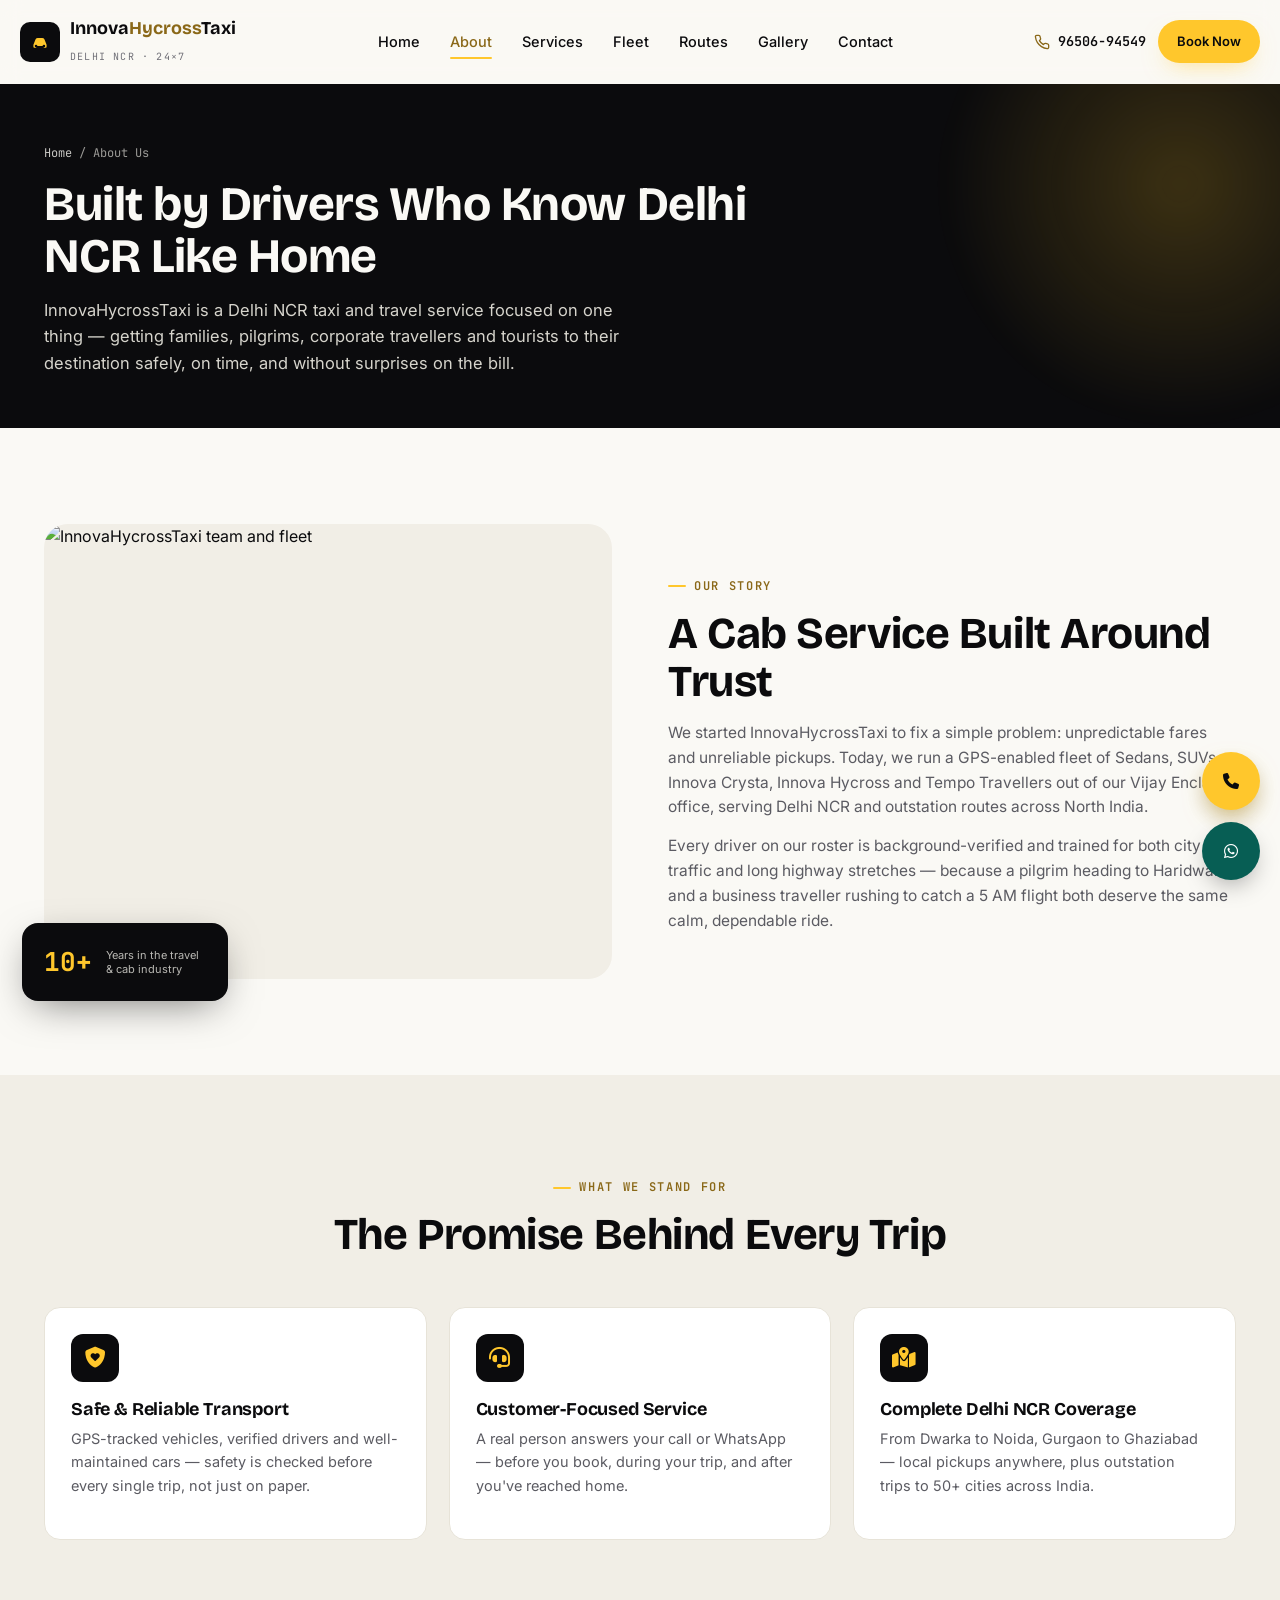
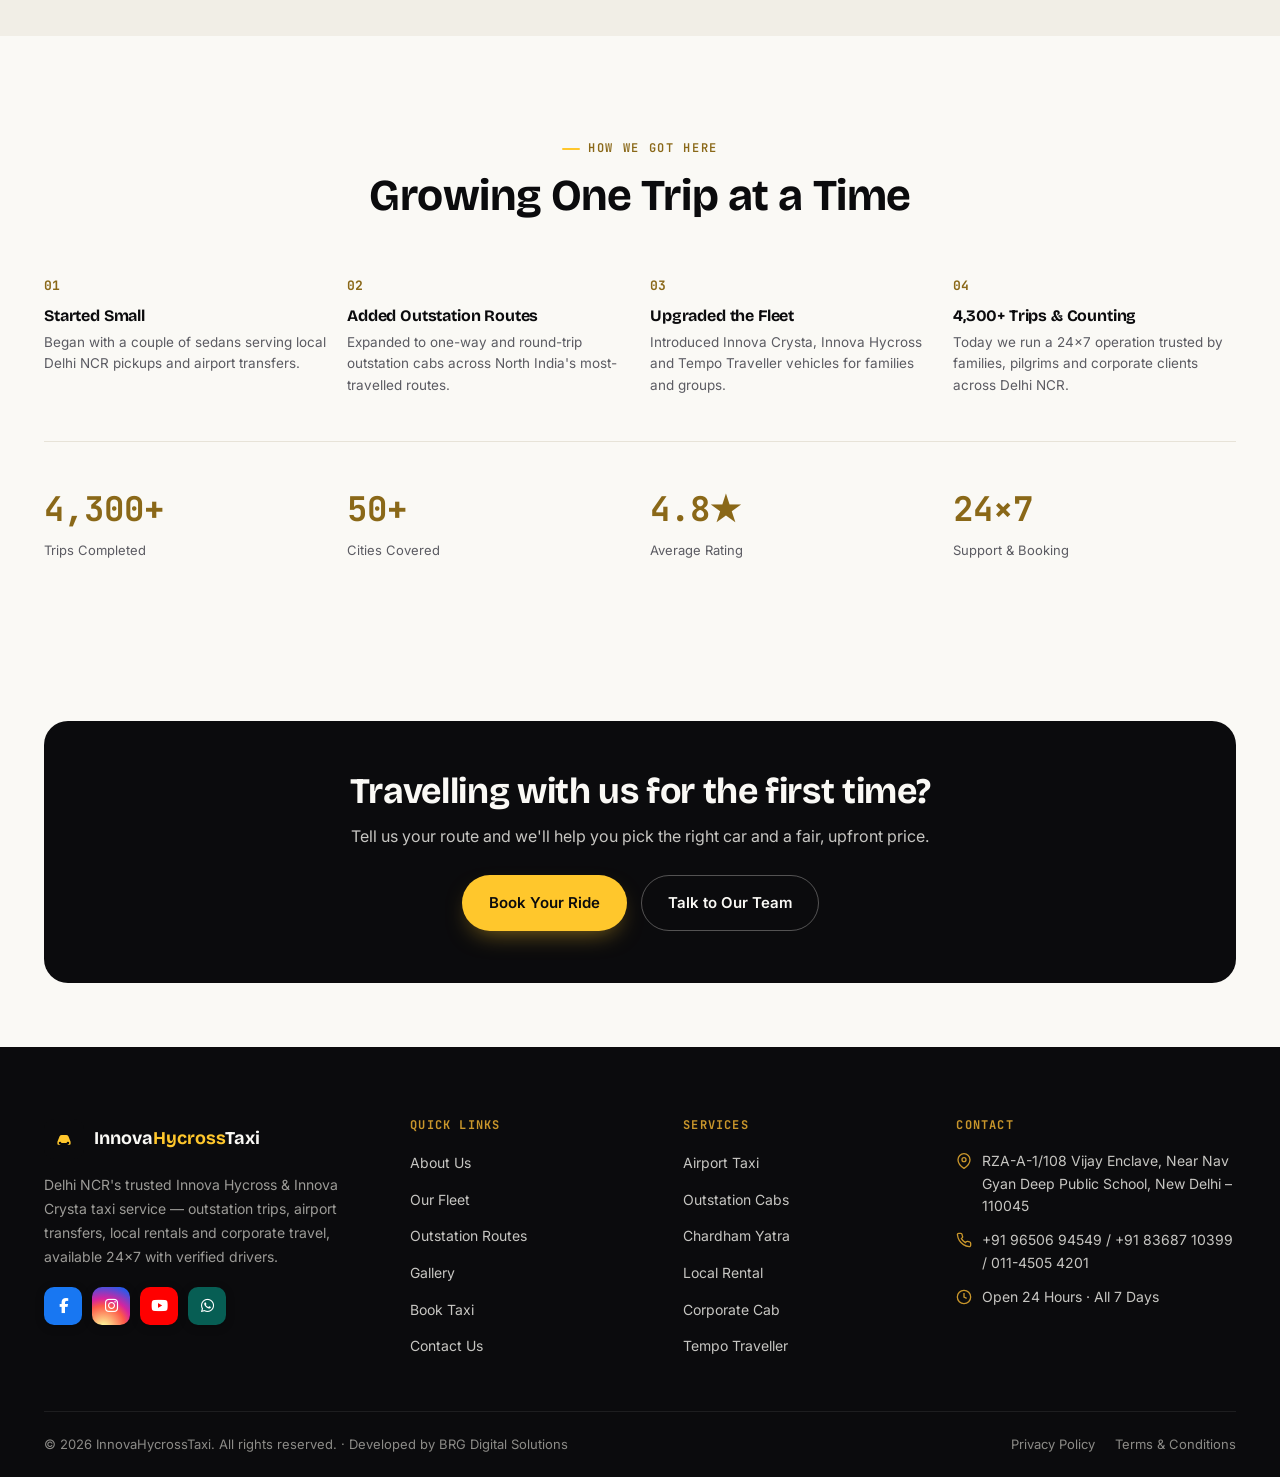
==== commit 0a94017d: "Add files via upload" ====
--- a/about.html
+++ b/about.html
@@ -43,6 +43,29 @@
   "url": "https://InnovaHycrossTaxi.com",
   "telephone": "+91-9650694549",
   "priceRange": "₹₹",
+  "contactPoint": [
+    {
+      "@type": "ContactPoint",
+      "telephone": "+91-9650694549",
+      "contactType": "reservations",
+      "areaServed": "IN",
+      "availableLanguage": ["en", "hi"]
+    },
+    {
+      "@type": "ContactPoint",
+      "telephone": "+91-8368710399",
+      "contactType": "customer service",
+      "areaServed": "IN",
+      "availableLanguage": ["en", "hi"]
+    },
+    {
+      "@type": "ContactPoint",
+      "telephone": "+91-11-45054201",
+      "contactType": "customer service",
+      "areaServed": "IN",
+      "availableLanguage": ["en", "hi"]
+    }
+  ],
   "address": {
     "@type": "PostalAddress",
     "streetAddress": "RZA-A-1/108 Vijay Enclave, Near Nav Gyan Deep Public School",
@@ -132,7 +155,7 @@
   </div>
   <div class="mobile-contact">
     RZA-A-1/108 Vijay Enclave, Near Nav Gyan Deep Public School, New Delhi – 110045<br>
-    <a href="tel:+919650694549">+91 96506 94549</a> · <a href="tel:+918368710399">+91 83687 10399</a><br>
+    <a href="tel:+919650694549">+91 96506 94549</a> · <a href="tel:+918368710399">+91 83687 10399</a> · <a href="tel:+911145054201">011-4505 4201</a><br>
     Open 24 Hours, All Days
   </div>
 </div>
@@ -294,7 +317,7 @@
         </div>
         <div class="contact-line">
           <svg viewBox="0 0 24 24" fill="none" stroke="currentColor" stroke-width="2"><path d="M22 16.92v3a2 2 0 0 1-2.18 2 19.79 19.79 0 0 1-8.63-3.07 19.5 19.5 0 0 1-6-6 19.79 19.79 0 0 1-3.07-8.67A2 2 0 0 1 4.11 2h3a2 2 0 0 1 2 1.72c.127.96.361 1.903.7 2.81a2 2 0 0 1-.45 2.11L8.09 9.91a16 16 0 0 0 6 6l1.27-1.27a2 2 0 0 1 2.11-.45c.907.339 1.85.573 2.81.7A2 2 0 0 1 22 16.92z"/></svg>
-          <span><a href="tel:+919650694549">+91 96506 94549</a> / <a href="tel:+918368710399">+91 83687 10399</a></span>
+          <span><a href="tel:+919650694549">+91 96506 94549</a> / <a href="tel:+918368710399">+91 83687 10399</a> / <a href="tel:+911145054201">011-4505 4201</a></span>
         </div>
         <div class="contact-line">
           <svg viewBox="0 0 24 24" fill="none" stroke="currentColor" stroke-width="2"><circle cx="12" cy="12" r="10"/><polyline points="12 6 12 12 16 14"/></svg>
@@ -304,7 +327,7 @@
     </div>
 
     <div class="footer-bottom">
-      <span>© <span data-year>2026</span> InnovaHycrossTaxi. All rights reserved.</span>
+      <span>© <span data-year>2026</span> InnovaHycrossTaxi. All rights reserved. · Developed by <a href="https://www.brgdigitalsolutions.in" target="_blank" rel="noopener">BRG Digital Solutions</a></span>
       <div class="footer-legal">
         <a href="privacy.html">Privacy Policy</a>
         <a href="terms.html">Terms &amp; Conditions</a>
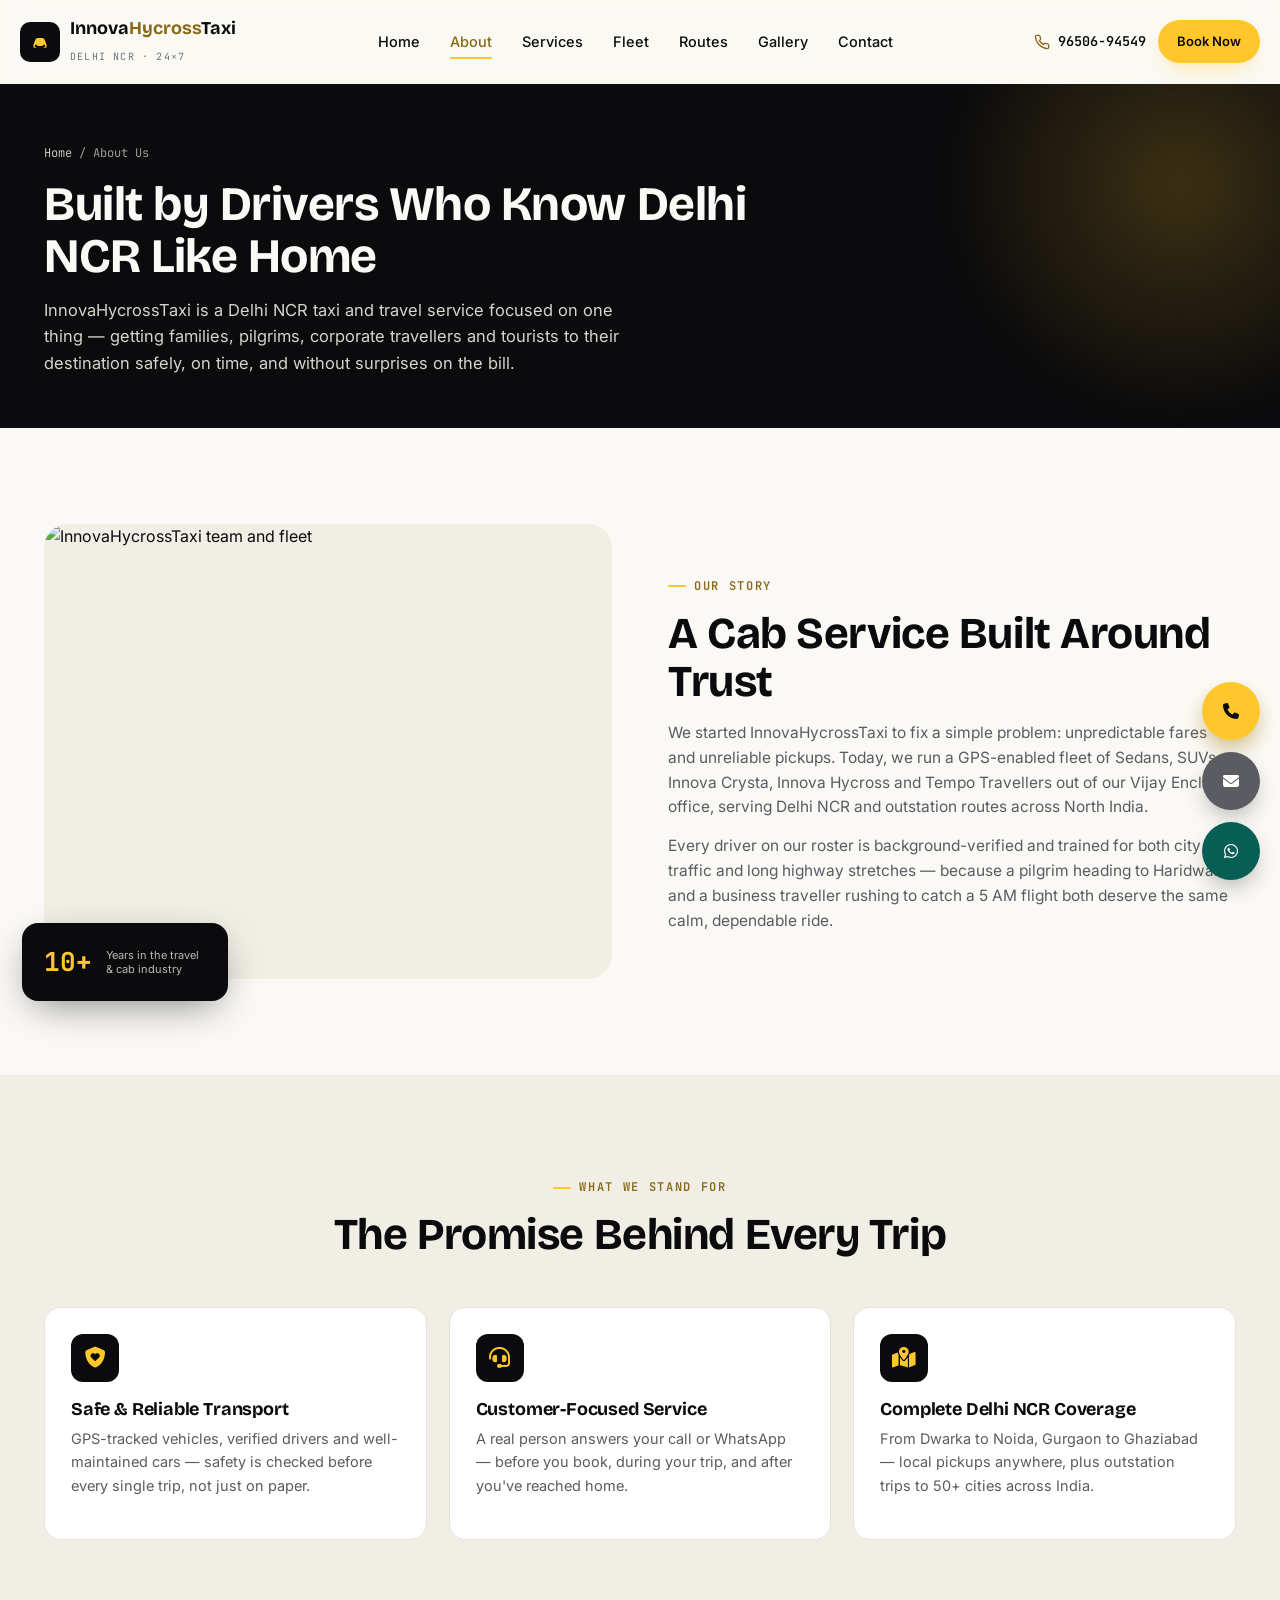
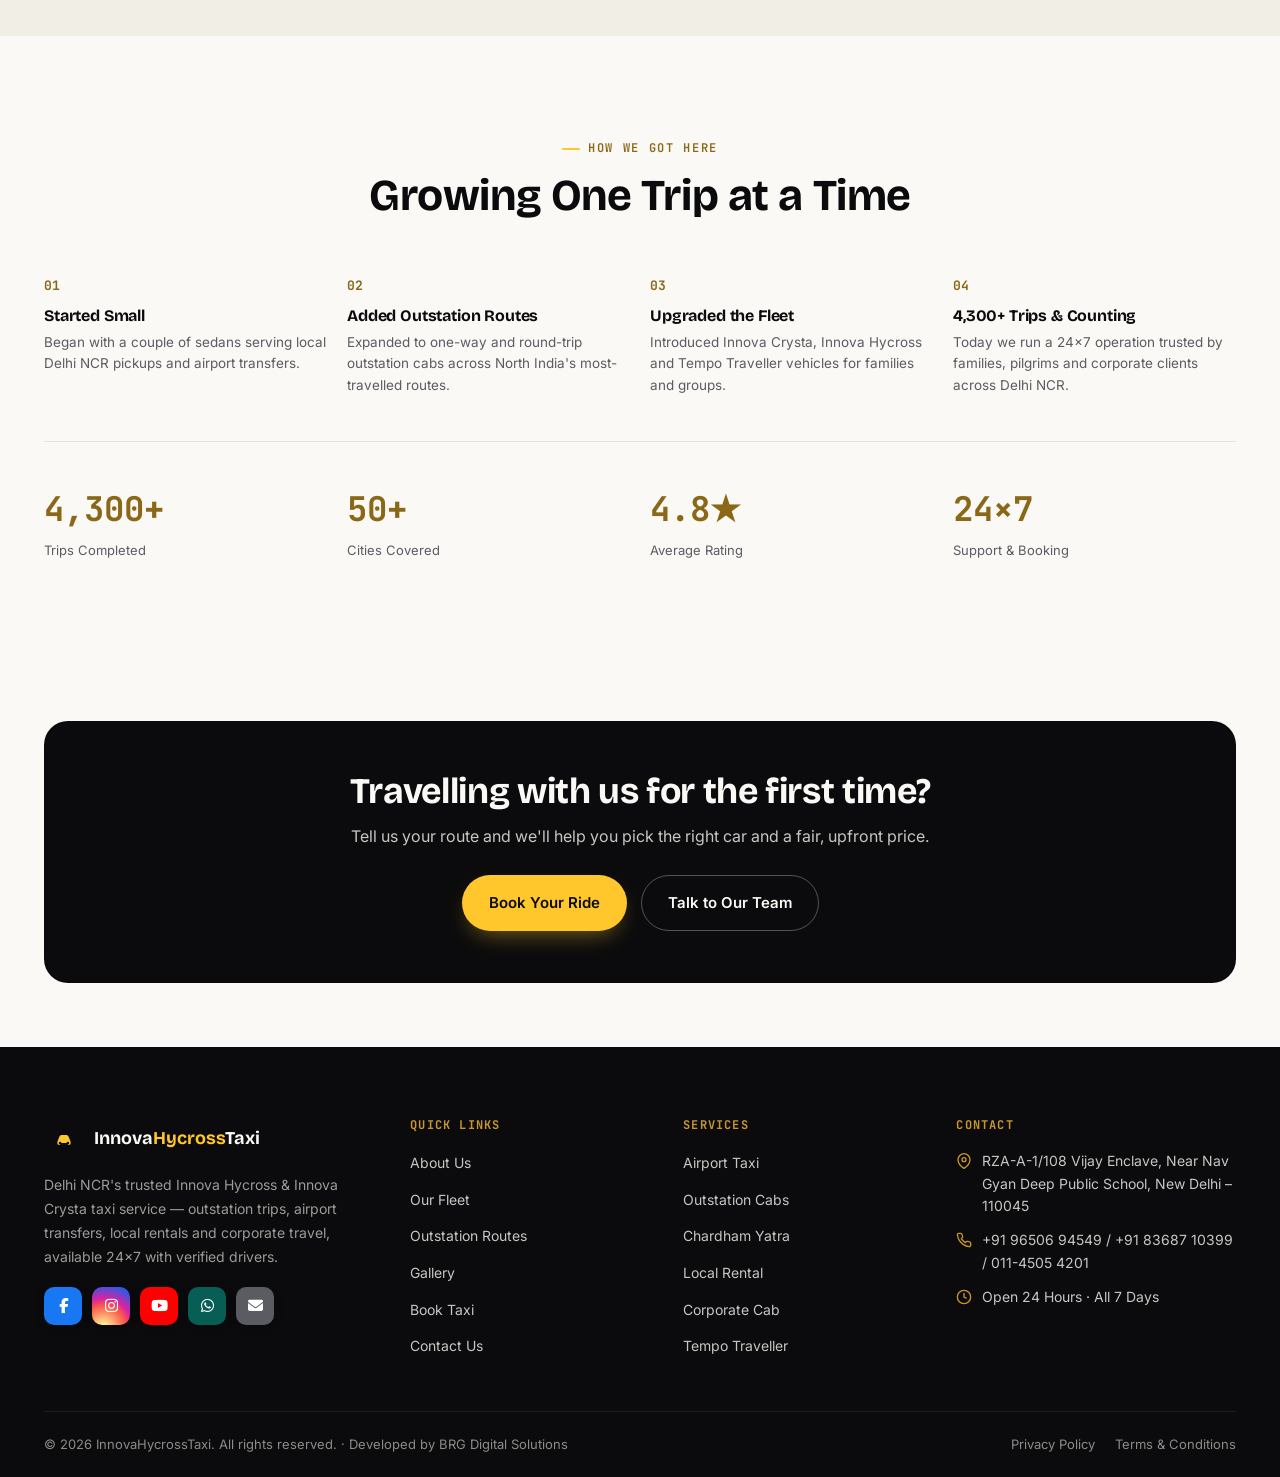
==== commit 0a9b2f81: "Add files via upload" ====
--- a/about.html
+++ b/about.html
@@ -18,9 +18,14 @@
 <meta property="og:url" content="https://InnovaHycrossTaxi.com/about.html">
 <meta property="og:site_name" content="InnovaHycrossTaxi">
 <meta property="og:locale" content="en_IN">
+<meta property="og:image" content="https://InnovaHycrossTaxi.com/assets/img/fleet-hycross.webp">
+<meta property="og:image:width" content="1200">
+<meta property="og:image:height" content="675">
+<meta property="og:image:alt" content="InnovaHycrossTaxi - Innova Hycross taxi in Delhi NCR">
 <meta name="twitter:card" content="summary_large_image">
 <meta name="twitter:title" content="About Us | InnovaHycrossTaxi - Delhi NCR Cab Service">
 <meta name="twitter:description" content="Learn about InnovaHycrossTaxi - a trusted Delhi NCR taxi service with a GPS-enabled fleet, verified drivers and full outstation coverage.">
+<meta name="twitter:image" content="https://InnovaHycrossTaxi.com/assets/img/fleet-hycross.webp">
 
 <link rel="icon" type="image/svg+xml" href="data:image/svg+xml,<svg xmlns=%22http://www.w3.org/2000/svg%22 viewBox=%220 0 100 100%22><rect width=%22100%22 height=%22100%22 rx=%2222%22 fill=%22%230B0B0D%22/><path d=%22M20 62 L30 38 Q33 32 40 32 L60 32 Q67 32 70 38 L80 62 L80 72 Q80 76 76 76 L70 76 Q66 76 66 72 L66 68 L34 68 L34 72 Q34 76 30 76 L24 76 Q20 76 20 72 Z%22 fill=%22%23FFC72C%22/><circle cx=%2232%22 cy=%2268%22 r=%226%22 fill=%22%230B0B0D%22/><circle cx=%2268%22 cy=%2268%22 r=%226%22 fill=%22%230B0B0D%22/></svg>">
 
@@ -39,7 +44,7 @@
   "@context": "https://schema.org",
   "@type": "TaxiService",
   "name": "InnovaHycrossTaxi",
-  "image": "https://InnovaHycrossTaxi.com/assets/img/og-cover.jpg",
+  "image": "https://InnovaHycrossTaxi.com/assets/img/fleet-hycross.webp",
   "url": "https://InnovaHycrossTaxi.com",
   "telephone": "+91-9650694549",
   "priceRange": "₹₹",
@@ -92,6 +97,26 @@
   ]
 }
 </script>
+<script type="application/ld+json">
+{
+  "@context": "https://schema.org",
+  "@type": "BreadcrumbList",
+  "itemListElement": [
+    {
+      "@type": "ListItem",
+      "position": 1,
+      "name": "Home",
+      "item": "https://InnovaHycrossTaxi.com/"
+    },
+    {
+      "@type": "ListItem",
+      "position": 2,
+      "name": "About Us",
+      "item": "https://InnovaHycrossTaxi.com/about.html"
+    }
+  ]
+}
+</script>
 </head>
 <body>
 <a href="#main" class="visually-hidden-focusable" style="position:absolute;left:-999px;top:0;background:#FFC72C;color:#0B0B0D;padding:10px 16px;z-index:999;border-radius:0 0 8px 0;">Skip to content</a>
@@ -282,6 +307,7 @@
           <a class="social-btn social-ig" href="https://www.instagram.com/innovahycrosstaxicom" target="_blank" rel="noopener" aria-label="Instagram"><i class="fa-brands fa-instagram"></i></a>
           <a class="social-btn social-yt" href="https://www.youtube.com/@INNONAHYCROSSTAXISERVICETAXISE" target="_blank" rel="noopener" aria-label="YouTube"><i class="fa-brands fa-youtube"></i></a>
           <a class="social-btn social-wa" href="https://wa.me/919650694549" target="_blank" rel="noopener" aria-label="WhatsApp"><i class="fa-brands fa-whatsapp"></i></a>
+            <a class="social-btn social-mail" href="mailto:info@InnovaHycrossTaxi.com" aria-label="Email"><i class="fa-solid fa-envelope"></i></a>
         </div>
       </div>
 
@@ -340,6 +366,9 @@
   <a href="tel:+919650694549" class="float-btn float-call" aria-label="Call InnovaHycrossTaxi">
     <i class="fa-solid fa-phone"></i>
   </a>
+  <a href="mailto:info@InnovaHycrossTaxi.com" class="float-btn float-mail" aria-label="Email InnovaHycrossTaxi">
+    <i class="fa-solid fa-envelope"></i>
+  </a>
   <a href="https://wa.me/919650694549?text=Hi%20InnovaHycrossTaxi%2C%20I%27d%20like%20to%20book%20a%20cab." class="float-btn float-wa" target="_blank" rel="noopener" aria-label="Chat on WhatsApp">
     <i class="fa-brands fa-whatsapp"></i>
   </a>
--- a/assets/css/style.css
+++ b/assets/css/style.css
@@ -305,6 +305,9 @@
 .location-suggestion-empty{ padding:10px; font-size:13px; color: var(--slate-light); text-align:center; }
 .booking-grid .btn{ height: 46px; }
 .booking-submit{ grid-column: 1 / -1; }
+.booking-email-field{ grid-column: 1 / -1; }
+.booking-submit-row{ grid-column: 1 / -1; display:flex; gap:12px; flex-wrap:wrap; }
+.booking-submit-row .btn{ flex:1 1 220px; }
 
 /* ---- Trip distance/duration estimate (Google Routes API) ---- */
 .trip-estimate{
@@ -505,6 +508,7 @@
 .social-ig{ background: radial-gradient(circle at 30% 107%, #fdf497 0%, #fdf497 5%, #fd5949 45%, #d6249f 60%, #285aeb 90%); }
 .social-yt{ background: #FF0000; }
 .social-wa{ background: var(--green-wa); }
+.social-mail{ background: var(--slate); }
 
 .map-frame{ border-radius: var(--radius-lg); overflow:hidden; border:1px solid var(--line); }
 .map-frame iframe{ width:100%; height:280px; border:0; display:block; }
@@ -563,6 +567,7 @@
 .float-btn i{ font-size:16px; }
 .float-wa{ background: var(--green-wa); color:#fff; }
 .float-call{ background: var(--yellow); color: var(--ink); box-shadow: 0 10px 26px -8px rgba(255,199,44,.6), 0 10px 26px -8px rgba(0,0,0,.4); }
+.float-mail{ background: var(--slate); color:#fff; }
 
 .sticky-cta-mobile{ display:none; }
 @media (max-width: 720px){
